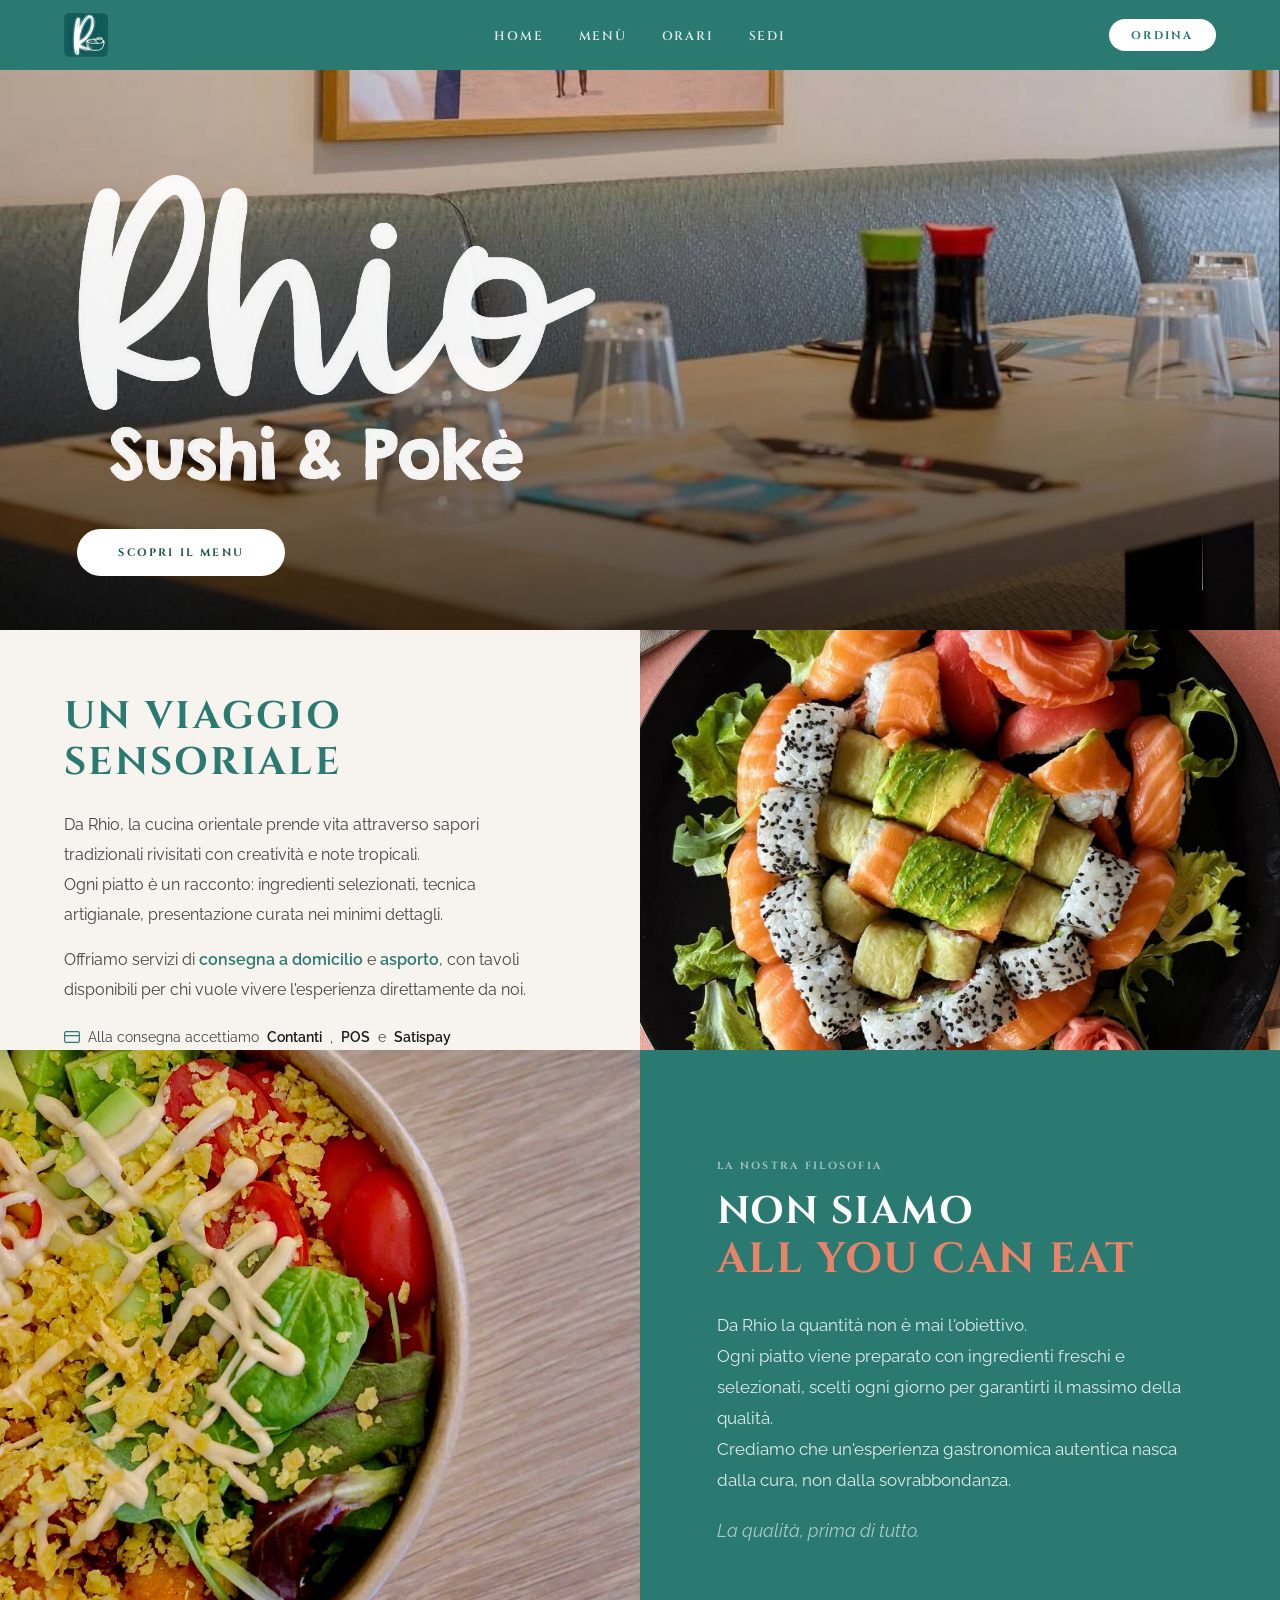
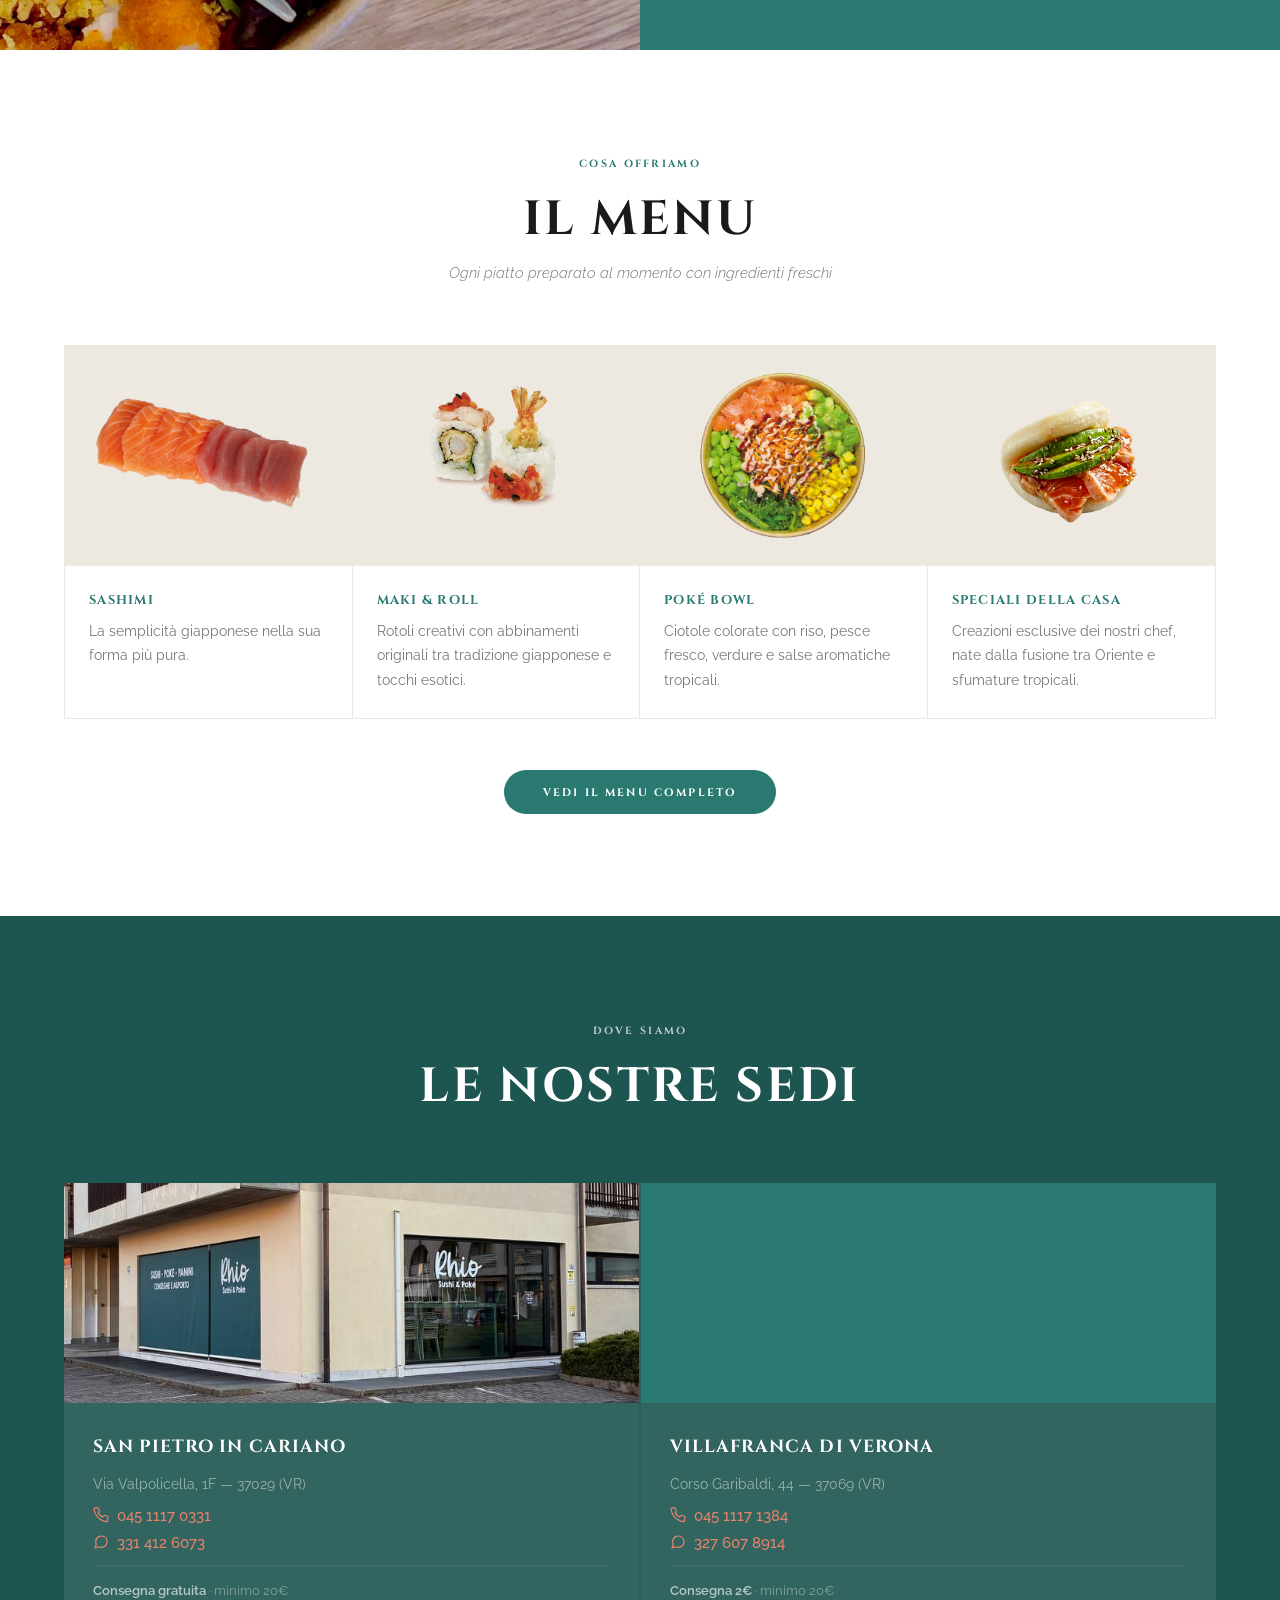
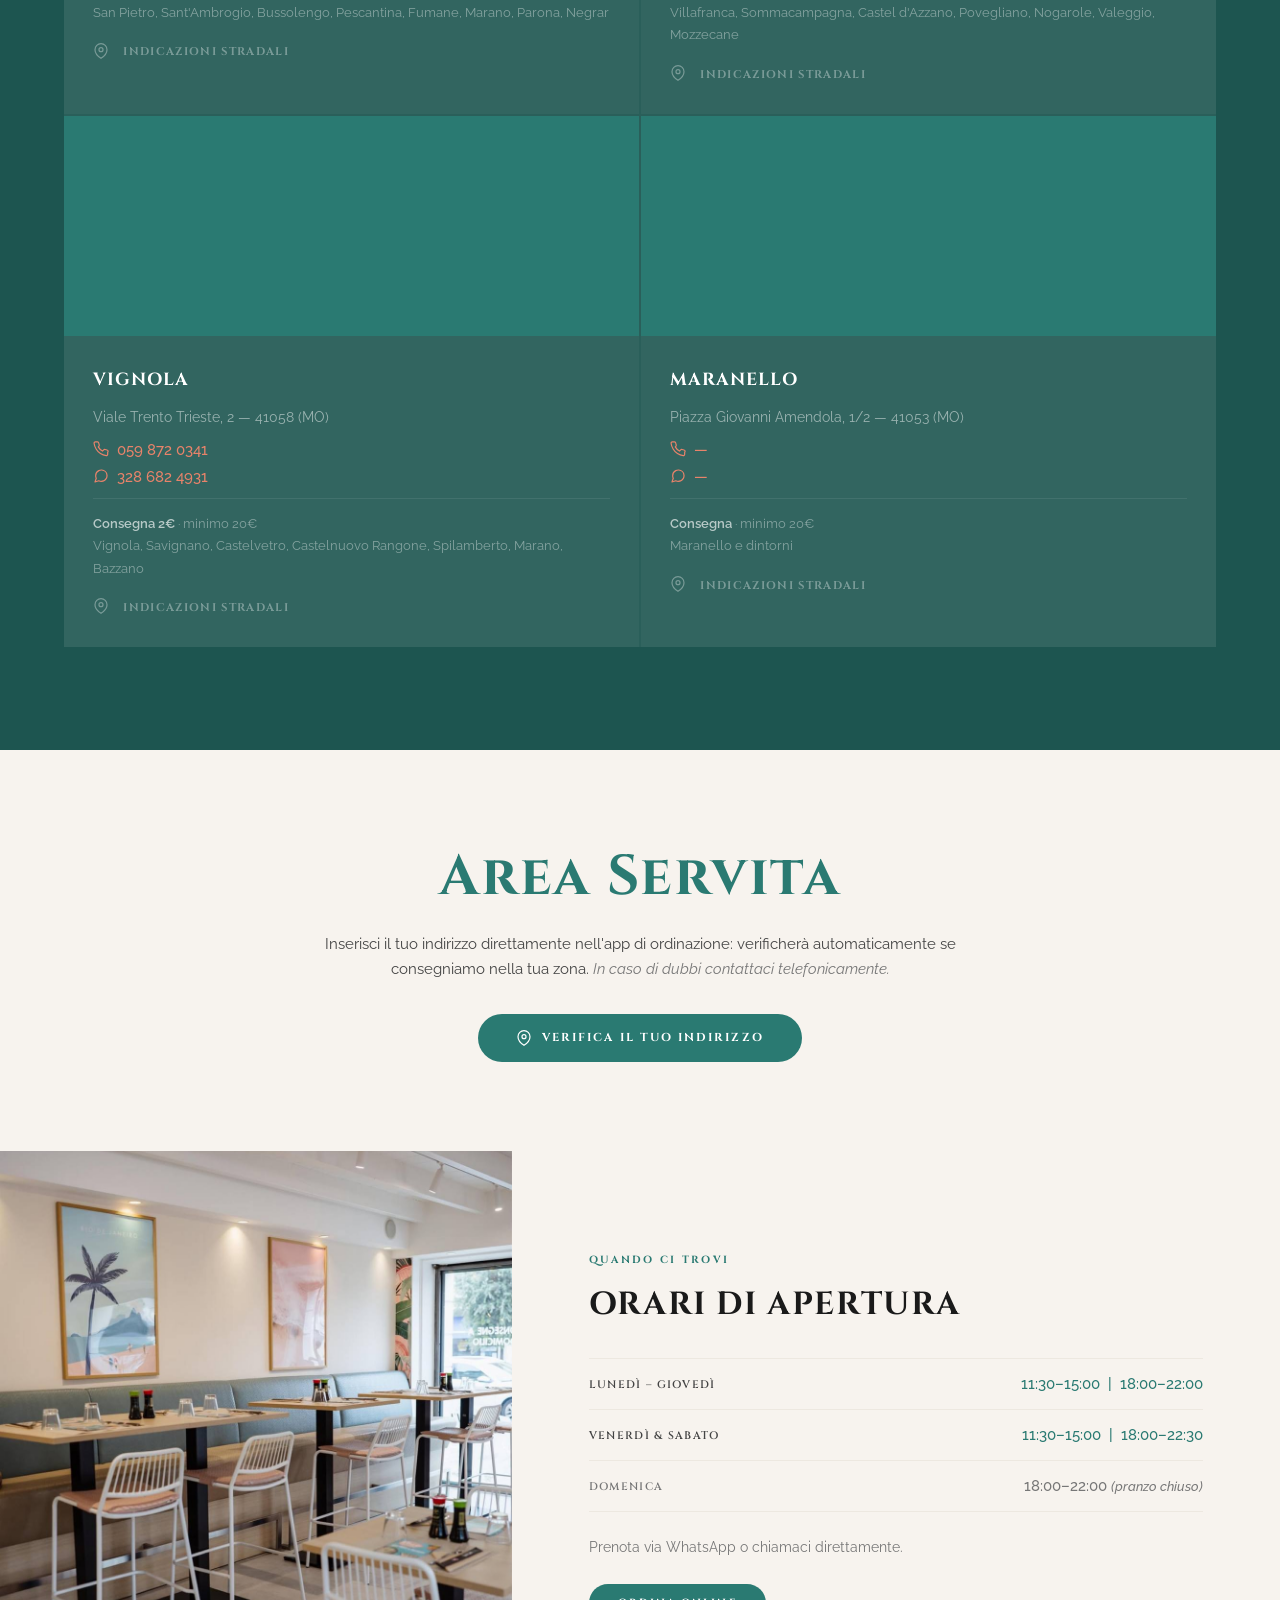
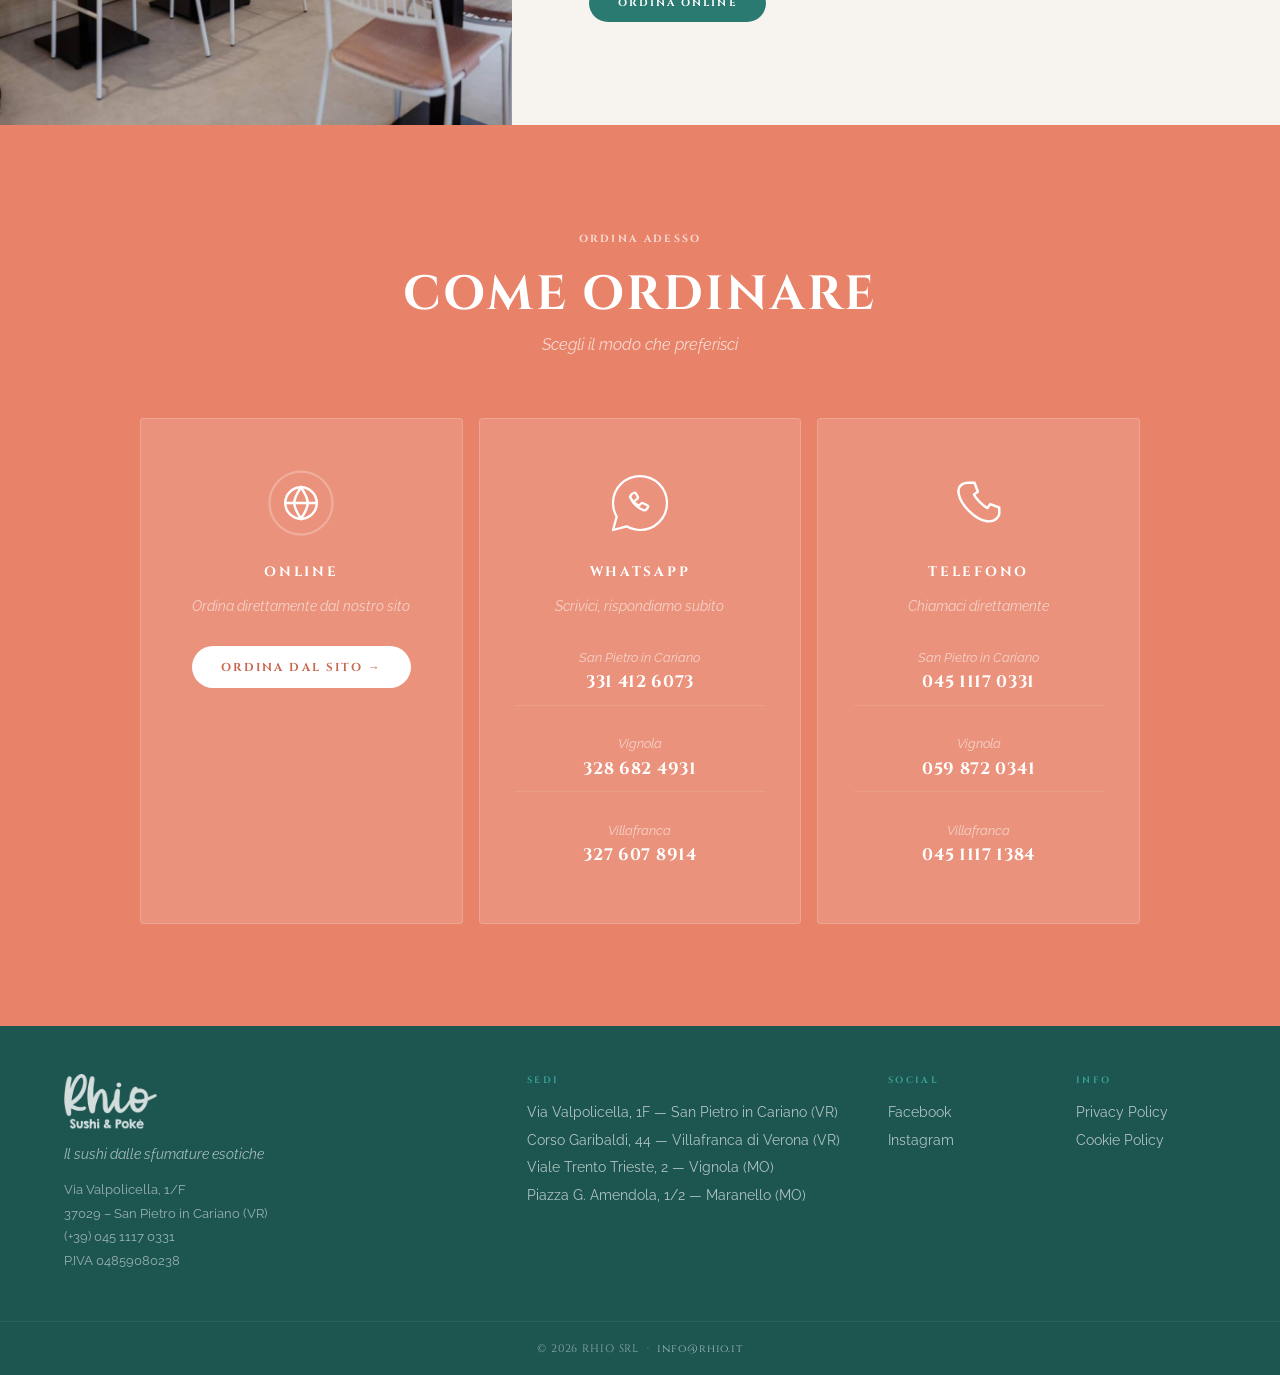
==== index.html @ d070c946 "Prima versione sito Rhio" ====
<!DOCTYPE html>
<html lang="it">
<head>
  <meta charset="UTF-8" />
  <meta name="viewport" content="width=device-width, initial-scale=1.0, viewport-fit=cover" />
  <meta name="theme-color" content="#2a7a72" />
  <meta name="apple-mobile-web-app-capable" content="yes" />
  <meta name="apple-mobile-web-app-status-bar-style" content="black-translucent" />
  <meta name="apple-mobile-web-app-title" content="Rhio" />
  <link rel="apple-touch-icon" href="assets/icona.png" />
  <title>Rhio Sushi &amp; Poké</title>
  <meta name="description" content="Rhio Sushi &amp; Poke — Il sushi dalle sfumature esotiche. Consegna a domicilio e asporto. San Pietro in Cariano, Vignola, Villafranca di Verona." />
  <meta property="og:title" content="Rhio Sushi &amp; Poké" />
  <meta property="og:description" content="Il sushi dalle sfumature esotiche — Non siamo all you can eat." />
  <meta property="og:type" content="website" />
  <link rel="icon" href="favicon.ico" type="image/x-icon" />
  <link rel="preconnect" href="https://fonts.googleapis.com" />
  <link rel="preconnect" href="https://fonts.gstatic.com" crossorigin />
  <link href="https://fonts.googleapis.com/css2?family=Cinzel:wght@400;600;700;900&family=Raleway:ital,wght@0,300;0,400;0,500;0,600;1,300;1,400&display=swap" rel="stylesheet" />
  <link rel="stylesheet" href="style.css" />
</head>
<body>

  <!-- ══ NAVBAR ══════════════════════════════════════════════ -->
  <nav class="nav" id="nav">
    <button class="nav__hamburger" id="hamburger" aria-label="Menu">
      <span></span><span></span><span></span>
    </button>

    <a href="#" class="nav__logo">
      <img src="assets/icona.png" alt="Rhio" class="nav__logo-img" />
    </a>

    <ul class="nav__links">
      <li><a href="#hero">Home</a></li>
      <li><a href="#menu-section">Menù</a></li>
      <li><a href="#orari">Orari</a></li>
      <li><a href="#sedi">Sedi</a></li>
    </ul>

    <a href="#contatti" class="nav__order">ORDINA</a>

    <!-- mobile overlay -->
    <div class="nav__overlay" id="navOverlay"></div>
    <ul class="nav__menu" id="navMenu">
      <li><a href="#hero">Home</a></li>
      <li><a href="#menu-section">Menù</a></li>
      <li><a href="#orari">Orari</a></li>
      <li><a href="#sedi">Sedi</a></li>
      <li><a href="#contatti" class="nav__menu-cta">Ordina</a></li>
    </ul>
  </nav>

  <!-- ══ HERO ════════════════════════════════════════════════ -->
  <section class="hero" id="hero">
    <div class="hero__media">
      <img src="assets/quadro.png" alt="Rhio Sushi &amp; Poké" class="hero__img" id="heroImg" />
    </div>
    <div class="hero__content">
      <img src="assets/logo.png" alt="Rhio Sushi &amp; Poké" class="hero__logo" />
      <a href="https://rhio.web2.yellgo.cloud" target="_blank" class="hero__btn">Scopri il menu</a>
    </div>
    <div class="hero__scroll-hint">
      <span class="hero__scroll-line"></span>
    </div>
  </section>

  <!-- ══ INTRO ════════════════════════════════════════════════ -->
  <section class="intro" id="intro">
    <div class="intro__text fade-up">
      <h2 class="intro__title">Un viaggio sensoriale</h2>
      <p class="intro__body">
        Da Rhio, la cucina orientale prende vita attraverso sapori tradizionali rivisitati con creatività 
        e note tropicali. <br>Ogni piatto è un racconto: ingredienti selezionati, tecnica artigianale, 
        presentazione curata nei minimi dettagli.
      </p>
      <p class="intro__body">
        Offriamo servizi di <strong>consegna a domicilio</strong> e <strong>asporto</strong>, 
        con tavoli disponibili per chi vuole vivere l'esperienza direttamente da noi.
      </p>
      <p class="intro__payment">
        <svg viewBox="0 0 24 24" fill="none" stroke="currentColor" stroke-width="1.8" stroke-linecap="round" stroke-linejoin="round"><rect x="1" y="4" width="22" height="16" rx="2"/><line x1="1" y1="10" x2="23" y2="10"/></svg>
        Alla consegna accettiamo <strong>Contanti</strong>, <strong>POS</strong> e <strong>Satispay</strong>
      </p>
    </div>
    <div class="intro__media fade-up">
      <img src="assets/box.png" alt="Rhio box" />
    </div>
  </section>

  <!-- ══ FILOSOFIA (non AYCE) ════════════════════════════════ -->
  <section class="filosofia" id="filosofia">
    <div class="filosofia__media">
      <img src="assets/qualita.png" alt="La nostra filosofia" />
    </div>
    <div class="filosofia__content fade-up">
      <p class="tag">La nostra filosofia</p>
      <h2 class="filosofia__title">Non siamo<br><strong>all you can eat</strong></h2>
      <p class="filosofia__body">
        Da Rhio la quantità non è mai l'obiettivo.
        <br>Ogni piatto viene preparato con ingredienti 
        freschi e selezionati, scelti ogni giorno per garantirti il massimo della qualità. 
        <br>Crediamo che un'esperienza gastronomica autentica nasca dalla cura, non dalla 
        sovrabbondanza.
      </p>
      <p class="filosofia__claim">La qualità, prima di tutto.</p>
    </div>
  </section>

  <!-- ══ MENU ═════════════════════════════════════════════════ -->
  <section class="menu-section" id="menu-section">
    <div class="menu-section__header fade-up">
      <p class="tag">Cosa offriamo</p>
      <h2 class="menu-section__title">IL MENU</h2>
      <p class="menu-section__sub">Ogni piatto preparato al momento con ingredienti freschi</p>
    </div>

    <div class="menu-grid">
      <div class="menu-item fade-up">
        <div class="menu-item__img">
          <img src="assets/sashimi.png" alt="Nigiri e Sashimi" />
        </div>
        <div class="menu-item__body">
          <h3>Sashimi</h3>
          <p>La semplicità giapponese nella sua forma più pura.</p>
        </div>
      </div>
      <div class="menu-item fade-up">
        <div class="menu-item__img">
          <img src="assets/rolls.png" alt="Maki e Roll" />
        </div>
        <div class="menu-item__body">
          <h3>Maki &amp; Roll</h3>
          <p>Rotoli creativi con abbinamenti originali tra tradizione giapponese e tocchi esotici.</p>
        </div>
      </div>
      <div class="menu-item fade-up">
        <div class="menu-item__img">
          <img src="assets/poke.png" alt="Poke Bowl" />
        </div>
        <div class="menu-item__body">
          <h3>Poké Bowl</h3>
          <p>Ciotole colorate con riso, pesce fresco, verdure e salse aromatiche tropicali.</p>
        </div>
      </div>
      <div class="menu-item fade-up">
        <div class="menu-item__img">
          <img src="assets/speciale.png" alt="Speciali della casa" />
        </div>
        <div class="menu-item__body">
          <h3>Speciali della casa</h3>
          <p>Creazioni esclusive dei nostri chef, nate dalla fusione tra Oriente e sfumature tropicali.</p>
        </div>
      </div>
    </div>

    <div class="menu-section__cta fade-up">
      <a href="https://rhio.web2.yellgo.cloud" target="_blank" class="btn-teal">Vedi il menu completo</a>
    </div>
  </section>

  <!-- ══ SEDI ══════════════════════════════════════════════════ -->
  <section class="sedi" id="sedi">
    <div class="sedi__header fade-up">
      <p class="tag tag--light">Dove siamo</p>
      <h2 class="sedi__title">LE NOSTRE SEDI</h2>
    </div>

    <div class="sedi__grid">

      <div class="sede-card fade-up">
        <div class="sede-card__img">
          <img src="assets/sede-sanpietro.jpg" alt="San Pietro in Cariano" />
        </div>
        <div class="sede-card__body">
          <h3 class="sede-card__city">San Pietro in Cariano</h3>
          <address>Via Valpolicella, 1F — 37029 (VR)</address>
          <div class="sede-card__contacts">
            <a href="tel:04511170331">
              <svg class="sede-icon" viewBox="0 0 24 24" fill="none" stroke="currentColor" stroke-width="1.8" stroke-linecap="round" stroke-linejoin="round"><path d="M22 16.92v3a2 2 0 0 1-2.18 2 19.79 19.79 0 0 1-8.63-3.07A19.5 19.5 0 0 1 4.69 12 19.79 19.79 0 0 1 1.61 3.4 2 2 0 0 1 3.6 1.22h3a2 2 0 0 1 2 1.72c.127.96.361 1.903.7 2.81a2 2 0 0 1-.45 2.11L7.91 8.8a16 16 0 0 0 6.29 6.29l1.87-1.87a2 2 0 0 1 2.11-.45c.907.339 1.85.573 2.81.7A2 2 0 0 1 22 16.92z"/></svg>
              045 1117 0331
            </a>
            <a href="https://wa.me/3314126073">
              <svg class="sede-icon" viewBox="0 0 24 24" fill="none" stroke="currentColor" stroke-width="1.8" stroke-linecap="round" stroke-linejoin="round"><path d="M21 11.5a8.38 8.38 0 0 1-.9 3.8 8.5 8.5 0 0 1-7.6 4.7 8.38 8.38 0 0 1-3.8-.9L3 21l1.9-5.7a8.38 8.38 0 0 1-.9-3.8 8.5 8.5 0 0 1 4.7-7.6 8.38 8.38 0 0 1 3.8-.9h.5a8.48 8.48 0 0 1 8 8v.5z"/></svg>
              331 412 6073
            </a>
          </div>
          <div class="sede-card__delivery">
            <strong>Consegna gratuita</strong> · minimo 20€<br />
            <span>San Pietro, Sant'Ambrogio, Bussolengo, Pescantina, Fumane, Marano, Parona, Negrar</span>
          </div>
          <a href="https://www.google.com/maps?q=Via+Valpolicella+1F+San+Pietro+in+Cariano" target="_blank" class="sede-card__map">
            <svg class="sede-icon" viewBox="0 0 24 24" fill="none" stroke="currentColor" stroke-width="1.8" stroke-linecap="round" stroke-linejoin="round"><path d="M21 10c0 7-9 13-9 13s-9-6-9-13a9 9 0 0 1 18 0z"/><circle cx="12" cy="10" r="3"/></svg>
            Indicazioni stradali
          </a>
        </div>
      </div>

      <div class="sede-card fade-up">
        <div class="sede-card__img">
          <img src="assets/sede-villafranca.jpg" alt="Villafranca di Verona" />
        </div>
        <div class="sede-card__body">
          <h3 class="sede-card__city">Villafranca di Verona</h3>
          <address>Corso Garibaldi, 44 — 37069 (VR)</address>
          <div class="sede-card__contacts">
            <a href="tel:04511171384">
              <svg class="sede-icon" viewBox="0 0 24 24" fill="none" stroke="currentColor" stroke-width="1.8" stroke-linecap="round" stroke-linejoin="round"><path d="M22 16.92v3a2 2 0 0 1-2.18 2 19.79 19.79 0 0 1-8.63-3.07A19.5 19.5 0 0 1 4.69 12 19.79 19.79 0 0 1 1.61 3.4 2 2 0 0 1 3.6 1.22h3a2 2 0 0 1 2 1.72c.127.96.361 1.903.7 2.81a2 2 0 0 1-.45 2.11L7.91 8.8a16 16 0 0 0 6.29 6.29l1.87-1.87a2 2 0 0 1 2.11-.45c.907.339 1.85.573 2.81.7A2 2 0 0 1 22 16.92z"/></svg>
              045 1117 1384
            </a>
            <a href="https://wa.me/3276078914">
              <svg class="sede-icon" viewBox="0 0 24 24" fill="none" stroke="currentColor" stroke-width="1.8" stroke-linecap="round" stroke-linejoin="round"><path d="M21 11.5a8.38 8.38 0 0 1-.9 3.8 8.5 8.5 0 0 1-7.6 4.7 8.38 8.38 0 0 1-3.8-.9L3 21l1.9-5.7a8.38 8.38 0 0 1-.9-3.8 8.5 8.5 0 0 1 4.7-7.6 8.38 8.38 0 0 1 3.8-.9h.5a8.48 8.48 0 0 1 8 8v.5z"/></svg>
              327 607 8914
            </a>
          </div>
          <div class="sede-card__delivery">
            <strong>Consegna 2€</strong> · minimo 20€<br />
            <span>Villafranca, Sommacampagna, Castel d'Azzano, Povegliano, Nogarole, Valeggio, Mozzecane</span>
          </div>
          <a href="https://www.google.com/maps?q=Corso+Garibaldi+44+Villafranca+di+Verona" target="_blank" class="sede-card__map">
            <svg class="sede-icon" viewBox="0 0 24 24" fill="none" stroke="currentColor" stroke-width="1.8" stroke-linecap="round" stroke-linejoin="round"><path d="M21 10c0 7-9 13-9 13s-9-6-9-13a9 9 0 0 1 18 0z"/><circle cx="12" cy="10" r="3"/></svg>
            Indicazioni stradali
          </a>
        </div>
      </div>

      <div class="sede-card fade-up">
        <div class="sede-card__img">
          <img src="assets/sede-vignola.jpg" alt="Vignola" />
        </div>
        <div class="sede-card__body">
          <h3 class="sede-card__city">Vignola</h3>
          <address>Viale Trento Trieste, 2 — 41058 (MO)</address>
          <div class="sede-card__contacts">
            <a href="tel:0598720341">
              <svg class="sede-icon" viewBox="0 0 24 24" fill="none" stroke="currentColor" stroke-width="1.8" stroke-linecap="round" stroke-linejoin="round"><path d="M22 16.92v3a2 2 0 0 1-2.18 2 19.79 19.79 0 0 1-8.63-3.07A19.5 19.5 0 0 1 4.69 12 19.79 19.79 0 0 1 1.61 3.4 2 2 0 0 1 3.6 1.22h3a2 2 0 0 1 2 1.72c.127.96.361 1.903.7 2.81a2 2 0 0 1-.45 2.11L7.91 8.8a16 16 0 0 0 6.29 6.29l1.87-1.87a2 2 0 0 1 2.11-.45c.907.339 1.85.573 2.81.7A2 2 0 0 1 22 16.92z"/></svg>
              059 872 0341
            </a>
            <a href="https://wa.me/3286824931">
              <svg class="sede-icon" viewBox="0 0 24 24" fill="none" stroke="currentColor" stroke-width="1.8" stroke-linecap="round" stroke-linejoin="round"><path d="M21 11.5a8.38 8.38 0 0 1-.9 3.8 8.5 8.5 0 0 1-7.6 4.7 8.38 8.38 0 0 1-3.8-.9L3 21l1.9-5.7a8.38 8.38 0 0 1-.9-3.8 8.5 8.5 0 0 1 4.7-7.6 8.38 8.38 0 0 1 3.8-.9h.5a8.48 8.48 0 0 1 8 8v.5z"/></svg>
              328 682 4931
            </a>
          </div>
          <div class="sede-card__delivery">
            <strong>Consegna 2€</strong> · minimo 20€<br />
            <span>Vignola, Savignano, Castelvetro, Castelnuovo Rangone, Spilamberto, Marano, Bazzano</span>
          </div>
          <a href="https://www.google.com/maps?q=Viale+Trento+Trieste+2+Vignola" target="_blank" class="sede-card__map">
            <svg class="sede-icon" viewBox="0 0 24 24" fill="none" stroke="currentColor" stroke-width="1.8" stroke-linecap="round" stroke-linejoin="round"><path d="M21 10c0 7-9 13-9 13s-9-6-9-13a9 9 0 0 1 18 0z"/><circle cx="12" cy="10" r="3"/></svg>
            Indicazioni stradali
          </a>
        </div>
      </div>

      <div class="sede-card fade-up">
        <div class="sede-card__img">
          <img src="assets/sede-maranello.jpg" alt="Maranello" />
        </div>
        <div class="sede-card__body">
          <h3 class="sede-card__city">Maranello</h3>
          <address>Piazza Giovanni Amendola, 1/2 — 41053 (MO)</address>
          <div class="sede-card__contacts">
            <a href="tel:">
              <svg class="sede-icon" viewBox="0 0 24 24" fill="none" stroke="currentColor" stroke-width="1.8" stroke-linecap="round" stroke-linejoin="round"><path d="M22 16.92v3a2 2 0 0 1-2.18 2 19.79 19.79 0 0 1-8.63-3.07A19.5 19.5 0 0 1 4.69 12 19.79 19.79 0 0 1 1.61 3.4 2 2 0 0 1 3.6 1.22h3a2 2 0 0 1 2 1.72c.127.96.361 1.903.7 2.81a2 2 0 0 1-.45 2.11L7.91 8.8a16 16 0 0 0 6.29 6.29l1.87-1.87a2 2 0 0 1 2.11-.45c.907.339 1.85.573 2.81.7A2 2 0 0 1 22 16.92z"/></svg>
              —
            </a>
            <a href="https://wa.me/">
              <svg class="sede-icon" viewBox="0 0 24 24" fill="none" stroke="currentColor" stroke-width="1.8" stroke-linecap="round" stroke-linejoin="round"><path d="M21 11.5a8.38 8.38 0 0 1-.9 3.8 8.5 8.5 0 0 1-7.6 4.7 8.38 8.38 0 0 1-3.8-.9L3 21l1.9-5.7a8.38 8.38 0 0 1-.9-3.8 8.5 8.5 0 0 1 4.7-7.6 8.38 8.38 0 0 1 3.8-.9h.5a8.48 8.48 0 0 1 8 8v.5z"/></svg>
              —
            </a>
          </div>
          <div class="sede-card__delivery">
            <strong>Consegna</strong> · minimo 20€<br />
            <span>Maranello e dintorni</span>
          </div>
          <a href="https://www.google.com/maps?q=Piazza+Giovanni+Amendola+1+Maranello" target="_blank" class="sede-card__map">
            <svg class="sede-icon" viewBox="0 0 24 24" fill="none" stroke="currentColor" stroke-width="1.8" stroke-linecap="round" stroke-linejoin="round"><path d="M21 10c0 7-9 13-9 13s-9-6-9-13a9 9 0 0 1 18 0z"/><circle cx="12" cy="10" r="3"/></svg>
            Indicazioni stradali
          </a>
        </div>
      </div>

    </div>
  </section>

  <!-- ══ AREA SERVITA ══════════════════════════════════════════ -->
  <section class="area-servita" id="area-servita">
    <div class="area-servita__inner fade-up">
      <h2 class="area-servita__title">Area Servita</h2>
      <p class="area-servita__sub">
        Inserisci il tuo indirizzo direttamente nell'app di ordinazione:
        verificherà automaticamente se consegniamo nella tua zona.
        <em>In caso di dubbi contattaci telefonicamente.</em>
      </p>
      <a href="https://rhio.web2.yellgo.cloud" target="_blank" class="area-servita__btn">
        <svg viewBox="0 0 24 24" fill="none" stroke="currentColor" stroke-width="1.8" stroke-linecap="round" stroke-linejoin="round"><path d="M21 10c0 7-9 13-9 13s-9-6-9-13a9 9 0 0 1 18 0z"/><circle cx="12" cy="10" r="3"/></svg>
        Verifica il tuo indirizzo
      </a>
    </div>
  </section>

  <!-- ══ ORARI ═════════════════════════════════════════════════ -->
  <section class="orari" id="orari">
    <div class="orari__media">
      <img src="assets/sala.png" alt="Rhio sala" />
    </div>
    <div class="orari__content fade-up">
      <p class="tag">Quando ci trovi</p>
      <h2 class="orari__title">ORARI DI APERTURA</h2>
      <ul class="orari__list">
        <li>
          <span class="orari__day">Lunedì – Giovedì</span>
          <span class="orari__time">11:30–15:00 &nbsp;|&nbsp; 18:00–22:00</span>
        </li>
        <li>
          <span class="orari__day">Venerdì &amp; Sabato</span>
          <span class="orari__time">11:30–15:00 &nbsp;|&nbsp; 18:00–22:30</span>
        </li>
        <li class="orari__note">
          <span class="orari__day">Domenica</span>
          <span class="orari__time">18:00–22:00 <em>(pranzo chiuso)</em></span>
        </li>
      </ul>
      <p class="orari__prenotazione">
        Prenota via WhatsApp o chiamaci direttamente.
      </p>
      <a href="https://rhio.web2.yellgo.cloud" target="_blank" class="orari__btn">Ordina online</a>
    </div>
  </section>

  <!-- ══ CONTATTI / ORDER CTA ══════════════════════════════════ -->
  <section class="contatti" id="contatti">
    <div class="contatti__header fade-up">
      <p class="tag tag--light">Ordina adesso</p>
      <h2 class="contatti__title">COME ORDINARE</h2>
      <p class="contatti__sub">Scegli il modo che preferisci</p>
    </div>

    <div class="contatti__grid">

      <div class="contatti__way contatti__way--centered fade-up">
        <div class="contatti__way-icon">
          <!-- Cursore / ordine online -->
          <svg viewBox="0 0 64 64" fill="none" xmlns="http://www.w3.org/2000/svg">
            <circle cx="32" cy="32" r="28" stroke="rgba(255,255,255,0.25)" stroke-width="2"/>
            <path d="M18 32 C18 24.27 24.27 18 32 18 C39.73 18 46 24.27 46 32 C46 39.73 39.73 46 32 46 C24.27 46 18 39.73 18 32Z" stroke="white" stroke-width="2.2" fill="none"/>
            <path d="M18 32 H46 M32 18 C28 24 26 28 26 32 C26 36 28 40 32 46 C36 40 38 36 38 32 C38 28 36 24 32 18Z" stroke="white" stroke-width="2.2" fill="none" stroke-linecap="round"/>
          </svg>
        </div>
        <h3>Online</h3>
        <p class="contatti__way-desc">Ordina direttamente dal nostro sito</p>
        <a href="https://rhio.web2.yellgo.cloud" target="_blank" class="contatti__btn">Ordina dal sito →</a>
      </div>

      <div class="contatti__way fade-up">
        <div class="contatti__way-icon">
          <!-- WhatsApp minimal outline -->
          <svg viewBox="0 0 64 64" fill="none" xmlns="http://www.w3.org/2000/svg">
            <path d="M32 8C18.745 8 8 18.745 8 32c0 4.42 1.21 8.56 3.32 12.1L8 56l12.24-3.28A23.9 23.9 0 0 0 32 56c13.255 0 24-10.745 24-24S45.255 8 32 8z" stroke="white" stroke-width="2" fill="none" stroke-linejoin="round"/>
            <path d="M23 26.5c0 0 1.5 2.5 3.5 4.5s4.5 3.5 4.5 3.5l2-2c.5-.5 1.2-.6 1.8-.3l4 2c.6.3.7 1.1.3 1.6l-1.5 2c-.5.7-1.4 1-2.2.7C30 36.9 24 31 23.5 26.2c-.1-.8.3-1.6 1-2l2-1.2c.6-.4 1.4-.2 1.8.4l1.8 3.1c.3.5.2 1.2-.3 1.6L28 29.5" stroke="white" stroke-width="2" stroke-linecap="round" stroke-linejoin="round"/>
          </svg>
        </div>
        <h3>WhatsApp</h3>
        <p class="contatti__way-desc">Scrivici, rispondiamo subito</p>
        <div class="contatti__links">
          <a href="https://wa.me/3314126073">
            <span class="contatti__city">San Pietro in Cariano</span>
            <strong>331 412 6073</strong>
          </a>
          <a href="https://wa.me/3286824931">
            <span class="contatti__city">Vignola</span>
            <strong>328 682 4931</strong>
          </a>
          <a href="https://wa.me/3276078914">
            <span class="contatti__city">Villafranca</span>
            <strong>327 607 8914</strong>
          </a>
        </div>
      </div>

      <div class="contatti__way fade-up">
        <div class="contatti__way-icon">
          <!-- Telefono -->
          <svg viewBox="0 0 64 64" fill="none" xmlns="http://www.w3.org/2000/svg">
            <path d="M22 14H28L31 22L27.5 24.5C29.5 28.5 35.5 34.5 39.5 36.5L42 33L50 36V42C50 42 48 50 38 48C28 46 16 34 14 24C12 14 22 14 22 14Z" stroke="white" stroke-width="2.2" fill="none" stroke-linejoin="round" stroke-linecap="round"/>
          </svg>
        </div>
        <h3>Telefono</h3>
        <p class="contatti__way-desc">Chiamaci direttamente</p>
        <div class="contatti__links">
          <a href="tel:04511170331">
            <span class="contatti__city">San Pietro in Cariano</span>
            <strong>045 1117 0331</strong>
          </a>
          <a href="tel:0598720341">
            <span class="contatti__city">Vignola</span>
            <strong>059 872 0341</strong>
          </a>
          <a href="tel:04511171384">
            <span class="contatti__city">Villafranca</span>
            <strong>045 1117 1384</strong>
          </a>
        </div>
      </div>

    </div>
  </section>

  <!-- ══ FOOTER ════════════════════════════════════════════════ -->
  <footer class="footer">
    <div class="footer__inner">
      <div class="footer__brand">
        <img src="assets/logo.png" alt="Rhio Sushi &amp; Poké" class="footer__logo-img" />
        <p class="footer__claim">Il sushi dalle sfumature esotiche</p>
        <address class="footer__legal">
          Via Valpolicella, 1/F<br />
          37029 &ndash; San Pietro in Cariano (VR)<br />
          (+39) 045 1117 0331<br />
          P.IVA 04859080238
        </address>
      </div>

      <div class="footer__cols">
        <div>
          <p class="footer__col-title">Sedi</p>
          <ul>
            <li>Via Valpolicella, 1F — San Pietro in Cariano (VR)</li>
            <li>Corso Garibaldi, 44 — Villafranca di Verona (VR)</li>
            <li>Viale Trento Trieste, 2 — Vignola (MO)</li>
            <li>Piazza G. Amendola, 1/2 — Maranello (MO)</li>
          </ul>
        </div>
        <div>
          <p class="footer__col-title">Social</p>
          <ul>
            <li><a href="https://www.facebook.com/rhio.sushipoke" target="_blank">Facebook</a></li>
            <li><a href="https://www.instagram.com/rhio.sushi/" target="_blank">Instagram</a></li>
          </ul>
        </div>
        <div>
          <p class="footer__col-title">Info</p>
          <ul>
            <li><a href="privacy.html">Privacy Policy</a></li>
            <li><a href="cookie-policy.html">Cookie Policy</a></li>
          </ul>
        </div>
      </div>
    </div>
    <div class="footer__bottom">
      <p>&copy; 2026 RHIO SRL &nbsp;&middot;&nbsp; <a href="mailto:info@rhio.it">info@rhio.it</a></p>
    </div>
  </footer>

  <script src="script.js"></script>
</body>
</html>
---- style.css ----
/* ============================================================
   RHIO SUSHI & POKE — SushiMood-inspired Layout
   ============================================================ */

/* ── Reset & Base ─────────────────────────────────────────── */
*, *::before, *::after { box-sizing: border-box; margin: 0; padding: 0; }

:root {
  --teal:        #2a7a72;
  --teal-dark:   #1d5550;
  --teal-light:  #3a9e94;
  --coral:       #e8836a;
  --coral-dark:  #c86850;
  --white:       #ffffff;
  --off-white:   #f7f3ee;
  --beige:       #ede8e0;
  --dark:        #1a1a1a;
  --mid:         #444444;
  --light-text:  #777777;

  --font-title: 'Cinzel', 'Trajan Pro', Georgia, serif;
  --font-body:  'Raleway', 'Gill Sans', sans-serif;

  --nav-h: 70px;
  --ease: cubic-bezier(0.25, 0.46, 0.45, 0.94);
}

html { scroll-behavior: smooth; font-size: 16px; }

body {
  font-family: var(--font-body);
  color: var(--dark);
  background: var(--white);
  overflow-x: hidden;
}

img { display: block; width: 100%; height: 100%; object-fit: cover; }
a { color: inherit; text-decoration: none; }
ul { list-style: none; }
address { font-style: normal; }

/* ── Shared helpers ───────────────────────────────────────── */
.tag {
  display: inline-block;
  font-family: var(--font-title);
  font-size: 0.65rem;
  font-weight: 700;
  letter-spacing: 0.22em;
  text-transform: uppercase;
  color: var(--teal);
  margin-bottom: 1rem;
}
.tag--light { color: rgba(255,255,255,0.7); }

.btn-teal {
  display: inline-block;
  font-family: var(--font-title);
  font-size: 0.68rem;
  font-weight: 700;
  letter-spacing: 0.2em;
  text-transform: uppercase;
  padding: 0.9rem 2.4rem;
  background: var(--teal);
  color: #fff;
  border-radius: 50px;
  transition: background 0.3s var(--ease), transform 0.3s var(--ease);
}
.btn-teal:hover {
  background: var(--teal-light);
  transform: translateY(-2px);
}

/* ── Fade-up animation ────────────────────────────────────── */
.fade-up {
  opacity: 0;
  transform: translateY(32px);
  transition: opacity 0.7s var(--ease), transform 0.7s var(--ease);
}
.fade-up.visible { opacity: 1; transform: translateY(0); }

/* ══════════════════════════════════════════════════════════
   NAV
══════════════════════════════════════════════════════════ */
.nav {
  position: fixed;
  top: 0; left: 0; right: 0;
  height: var(--nav-h);
  z-index: 100;
  display: flex;
  align-items: center;
  justify-content: space-between;
  padding: 0 5vw;
  background: var(--teal);
  transition: background 0.3s var(--ease);
}

.nav__logo {
  display: flex;
  align-items: center;
  z-index: 101;
}

.nav__logo-img {
  height: 44px;
  width: auto;
  display: block;
  object-fit: contain;
}

.nav__order {
  font-family: var(--font-title);
  font-size: 0.7rem;
  font-weight: 700;
  letter-spacing: 0.2em;
  text-transform: uppercase;
  color: var(--teal);
  background: #fff;
  padding: 0.55rem 1.4rem;
  border-radius: 50px;
  transition: background 0.25s, color 0.25s;
  z-index: 101;
}
.nav__order:hover { background: var(--beige); }

.nav__hamburger {
  display: none;
  flex-direction: column;
  gap: 5px;
  background: none;
  border: none;
  cursor: pointer;
  padding: 6px;
  z-index: 101;
  order: 2;
}
.nav__hamburger span {
  display: block;
  width: 24px;
  height: 2px;
  background: #fff;
  transition: all 0.3s var(--ease);
}
.nav__hamburger.active span:nth-child(1) { transform: rotate(45deg) translate(4px, 5px); }
.nav__hamburger.active span:nth-child(2) { opacity: 0; }
.nav__hamburger.active span:nth-child(3) { transform: rotate(-45deg) translate(4px, -5px); }

/* ── Desktop nav links ───────────────────────────────────── */
.nav__links {
  display: flex;
  align-items: center;
  gap: 2.2rem;
  list-style: none;
  position: absolute;
  left: 50%;
  transform: translateX(-50%);
}

.nav__links a {
  font-family: var(--font-title);
  font-size: 0.78rem;
  font-weight: 600;
  letter-spacing: 0.14em;
  text-transform: uppercase;
  color: rgba(255,255,255,0.85);
  transition: color 0.2s;
  white-space: nowrap;
}
.nav__links a:hover { color: #fff; }

/* desktop menu hidden in nav — links only in mobile drawer */
.nav__menu {
  display: none;
}

.nav__overlay {
  display: none;
  position: fixed;
  inset: 0;
  background: rgba(0,0,0,0.5);
  z-index: 99;
  opacity: 0;
  transition: opacity 0.3s;
}
.nav__overlay.open { display: block; opacity: 1; }

/* Mobile drawer */
@media (max-width: 900px) {
  .nav__hamburger { display: flex; }
  .nav__links     { display: none; }
  .nav__order { font-size: 0.6rem; padding: 0.45rem 1rem; }

  .nav__menu {
    display: flex;
    flex-direction: column;
    position: fixed;
    top: 0; right: 0; bottom: 0;
    width: min(320px, 85vw);
    background: var(--teal-dark);
    padding: calc(var(--nav-h) + 2rem) 2.5rem 2.5rem;
    gap: 0;
    transform: translateX(100%);
    transition: transform 0.35s var(--ease);
    z-index: 100;
  }
  .nav__menu.open { transform: translateX(0); }

  .nav__menu li a {
    display: block;
    font-family: var(--font-title);
    font-size: 0.8rem;
    font-weight: 600;
    letter-spacing: 0.15em;
    text-transform: uppercase;
    color: rgba(255,255,255,0.8);
    padding: 1rem 0;
    border-bottom: 1px solid rgba(255,255,255,0.08);
    transition: color 0.2s;
  }
  .nav__menu li a:hover { color: #fff; }

  .nav__menu li:last-child a,
  .nav__menu-cta {
    display: inline-block;
    margin-top: 1.5rem;
    background: var(--coral);
    color: #fff !important;
    padding: 0.85rem 2rem !important;
    border-radius: 50px;
    border-bottom: none !important;
    text-align: center;
    width: 100%;
  }
  .nav__menu li:last-child a:hover,
  .nav__menu-cta:hover { background: var(--coral-dark) !important; }
}

/* ══════════════════════════════════════════════════════════
   HERO
══════════════════════════════════════════════════════════ */
.hero {
  position: relative;
  height: 70vh;
  min-height: 480px;
  display: flex;
  align-items: flex-end;
  overflow: hidden;
  padding-bottom: 6vh;
}

.hero__media {
  position: absolute;
  inset: 0;
  background: var(--teal-dark);
}
.hero__media img {
  width: 100%;
  height: 100%;
  object-fit: cover;
  object-position: center 92%;
}

.hero::after {
  content: '';
  position: absolute;
  inset: 0;
  background: linear-gradient(
    to bottom,
    rgba(0,0,0,0.08) 0%,
    rgba(0,0,0,0.1) 40%,
    rgba(0,0,0,0.65) 100%
  );
}

.hero__content {
  position: relative;
  z-index: 2;
  padding: 0 6vw;
}

.hero__logo {
  display: block;
  width: min(520px, 70vw);
  height: auto;
  object-fit: contain;
  margin-bottom: 2.5rem;
}

.hero__btn {
  display: inline-block;
  font-family: var(--font-title);
  font-size: 0.68rem;
  font-weight: 700;
  letter-spacing: 0.2em;
  text-transform: uppercase;
  color: var(--teal-dark);
  background: #fff;
  padding: 1rem 2.6rem;
  border-radius: 50px;
  transition: background 0.25s, transform 0.25s;
}
.hero__btn:hover { background: var(--beige); transform: translateY(-2px); }

/* ══════════════════════════════════════════════════════════
   VIDEO SECTION
══════════════════════════════════════════════════════════ */
.video-section {
  background: var(--dark);
}

.video-section__inner {
  text-align: center;
  padding: clamp(2.5rem, 5vw, 5rem) 5vw 2rem;
}

.video-section__title {
  font-family: var(--font-title);
  font-size: clamp(1.6rem, 3vw, 2.4rem);
  font-weight: 700;
  color: #fff;
  letter-spacing: 0.05em;
  margin-top: 0.5rem;
}

.video-section .tag { color: var(--coral); }

.video-section__player {
  position: relative;
  width: 100%;
  max-width: 1200px;
  margin: 0 auto;
  aspect-ratio: 16 / 9;
  overflow: hidden;
  background: #000;
}

.video-section__vid {
  width: 100%;
  height: 100%;
  object-fit: cover;
  display: block;
}

.hero__scroll-hint {
  position: absolute;
  bottom: 2.5rem;
  right: 6vw;
  z-index: 2;
}
.hero__scroll-line {
  display: block;
  width: 1px;
  height: 60px;
  background: linear-gradient(to bottom, transparent, rgba(255,255,255,0.5));
  animation: scrollLine 2s ease-in-out infinite;
}
@keyframes scrollLine {
  0%,100% { opacity: 0.4; transform: scaleY(1); }
  50%      { opacity: 1;   transform: scaleY(1.2); }
}

/* ══════════════════════════════════════════════════════════
   VIDEO REEL
══════════════════════════════════════════════════════════ */
.video-reel {
  background: var(--dark);
  padding: clamp(3rem, 6vw, 5rem) 5vw;
  display: flex;
  justify-content: center;
}

.video-reel__inner {
  display: flex;
  justify-content: center;
  width: 100%;
}

.video-reel__video {
  height: min(80vh, 700px);
  width: auto;
  max-width: min(420px, 90vw);
  border-radius: 16px;
  object-fit: cover;
  display: block;
  box-shadow: 0 24px 60px rgba(0,0,0,0.5);
}

/* ══════════════════════════════════════════════════════════
   INTRO
══════════════════════════════════════════════════════════ */
.intro {
  display: grid;
  grid-template-columns: 1fr 1fr;
  height: 420px;
  overflow: hidden;
}

.intro__text {
  background: var(--off-white);
  padding: clamp(2rem, 5vw, 4rem) clamp(2rem, 5vw, 4rem);
  display: flex;
  flex-direction: column;
  justify-content: center;
}

.intro__title {
  font-family: var(--font-title);
  font-size: clamp(1.6rem, 3vw, 2.4rem);
  font-weight: 700;
  text-transform: uppercase;
  color: var(--teal);
  margin-bottom: 1.5rem;
  line-height: 1.2;
  letter-spacing: 0.06em;
}

.intro__body {
  font-size: 0.98rem;
  font-weight: 400;
  color: var(--mid);
  line-height: 1.9;
  max-width: 480px;
  margin-bottom: 1rem;
}
.intro__body strong { color: var(--teal); font-weight: 600; font-style: normal; }

.intro__payment {
  display: flex;
  align-items: center;
  gap: 0.5rem;
  font-family: var(--font-body);
  font-size: 0.88rem;
  color: var(--mid);
  margin-top: 0.5rem;
}
.intro__payment svg {
  width: 16px;
  height: 16px;
  flex-shrink: 0;
  color: var(--teal);
}
.intro__payment strong { color: var(--dark); font-weight: 600; }

.intro__media {
  overflow: hidden;
  background: var(--beige);
}
.intro__media img,
.intro__video {
  width: 100%;
  height: 100%;
  object-fit: cover;
  display: block;
  transition: transform 0.8s var(--ease);
}
.intro__media:hover img,
.intro__media:hover .intro__video { transform: scale(1.04); }

/* ══════════════════════════════════════════════════════════
   FILOSOFIA (non AYCE)
══════════════════════════════════════════════════════════ */
.filosofia {
  display: grid;
  grid-template-columns: 1fr 1fr;
  min-height: 600px;
}

.filosofia__media {
  overflow: hidden;
  background: var(--teal-dark);
  min-height: 450px;
  position: relative;
}
.filosofia__media img { transition: transform 0.8s var(--ease); }
.filosofia__media:hover img { transform: scale(1.04); }

.filosofia__content {
  background: var(--teal);
  padding: clamp(3rem, 8vw, 7rem) clamp(2rem, 6vw, 5rem);
  display: flex;
  flex-direction: column;
  justify-content: center;
}

.filosofia__title {
  font-family: var(--font-title);
  font-size: clamp(1.6rem, 3vw, 2.6rem);
  font-weight: 700;
  text-transform: uppercase;
  color: #fff;
  line-height: 1.2;
  margin-bottom: 1.5rem;
  letter-spacing: 0.04em;
}
.filosofia__title strong {
  color: var(--coral);
  display: block;
  font-size: 1.1em;
}

.filosofia__body {
  font-size: 1.05rem;
  font-weight: 400;
  color: rgba(255,255,255,0.85);
  line-height: 1.85;
  max-width: 520px;
  margin-bottom: 1.5rem;
}

.filosofia__claim {
  font-family: var(--font-body);
  font-style: italic;
  font-size: 1.15rem;
  color: rgba(255,255,255,0.6);
}

.filosofia .tag { color: rgba(255,255,255,0.55); }

/* ══════════════════════════════════════════════════════════
   MENU SECTION
══════════════════════════════════════════════════════════ */
.menu-section {
  background: var(--white);
  padding: clamp(4rem, 8vw, 8rem) 5vw;
}

.menu-section__header {
  text-align: center;
  margin-bottom: clamp(2rem, 5vw, 4rem);
}

.menu-section__title {
  font-family: var(--font-title);
  font-size: clamp(1.8rem, 4vw, 3rem);
  font-weight: 700;
  text-transform: uppercase;
  color: var(--dark);
  margin-bottom: 0.75rem;
  letter-spacing: 0.05em;
}

.menu-section__sub {
  font-size: 0.92rem;
  color: var(--light-text);
  font-family: var(--font-body);
  font-style: italic;
  font-weight: 300;
}

.menu-grid {
  display: grid;
  grid-template-columns: repeat(4, 1fr);
  gap: 0;
  border: 1px solid var(--beige);
  margin-bottom: clamp(2rem, 4vw, 4rem);
}

.menu-item {
  border-right: 1px solid var(--beige);
  overflow: hidden;
  transition: background 0.3s;
}
.menu-item:last-child { border-right: none; }
.menu-item:hover { background: var(--off-white); }

.menu-item__img {
  height: 220px;
  overflow: hidden;
  background: var(--beige);
  display: flex;
  align-items: center;
  justify-content: center;
  padding: 1rem;
}
.menu-item__img img {
  width: 100%;
  height: 100%;
  object-fit: contain;
  transition: transform 0.6s var(--ease);
}
.menu-item:hover .menu-item__img img { transform: scale(1.04); }

.menu-item__body {
  padding: 1.6rem 1.5rem;
}
.menu-item__body h3 {
  font-family: var(--font-title);
  font-size: 0.8rem;
  font-weight: 700;
  text-transform: uppercase;
  letter-spacing: 0.1em;
  color: var(--teal);
  margin-bottom: 0.6rem;
}
.menu-item__body p {
  font-size: 0.88rem;
  font-weight: 400;
  color: var(--light-text);
  line-height: 1.75;
}

.menu-section__cta { text-align: center; }

/* ══════════════════════════════════════════════════════════
   SEDI
══════════════════════════════════════════════════════════ */
.sedi {
  background: var(--teal-dark);
  padding: clamp(4rem, 8vw, 8rem) 5vw;
}

.sedi__header {
  text-align: center;
  margin-bottom: clamp(2rem, 5vw, 4rem);
}

.sedi__title {
  font-family: var(--font-title);
  font-size: clamp(1.8rem, 4vw, 3rem);
  font-weight: 700;
  text-transform: uppercase;
  color: #fff;
  letter-spacing: 0.05em;
}

.sedi__grid {
  display: grid;
  grid-template-columns: repeat(2, 1fr);
  gap: 2px;
  background: rgba(255,255,255,0.06);
}

.sede-card {
  background: rgba(255,255,255,0.04);
  overflow: hidden;
  transition: background 0.3s;
}
.sede-card:hover { background: rgba(255,255,255,0.08); }

.sede-card__img {
  height: 220px;
  overflow: hidden;
  background: var(--teal);
}
.sede-card__img img {
  width: 100%;
  height: 100%;
  object-fit: cover;
  object-position: center 82%;
  transform: scale(1.3);
  transform-origin: center bottom;
  transition: transform 0.6s var(--ease);
}
.sede-card:hover .sede-card__img img { transform: scale(1.35); }

.sede-card__body {
  padding: 2rem 1.8rem;
  display: flex;
  flex-direction: column;
  gap: 0.8rem;
}

.sede-card__city {
  font-family: var(--font-title);
  font-size: 1.1rem;
  font-weight: 700;
  text-transform: uppercase;
  color: #fff;
  letter-spacing: 0.06em;
}

.sede-card__body address {
  font-size: 0.9rem;
  color: rgba(255,255,255,0.5);
  line-height: 1.6;
  font-style: normal;
}

.sede-icon {
  width: 16px;
  height: 16px;
  flex-shrink: 0;
  margin-right: 0.5rem;
  vertical-align: middle;
  position: relative;
  top: -1px;
}

.sede-card__contacts {
  display: flex;
  flex-direction: column;
  gap: 0.55rem;
}
.sede-card__contacts a {
  display: flex;
  align-items: center;
  font-size: 0.95rem;
  font-weight: 500;
  color: var(--coral);
  transition: color 0.2s;
}
.sede-card__contacts a:hover { color: #fff; }

.sede-card__delivery {
  font-size: 0.84rem;
  color: rgba(255,255,255,0.4);
  line-height: 1.65;
  border-top: 1px solid rgba(255,255,255,0.08);
  padding-top: 0.8rem;
}
.sede-card__delivery strong { color: rgba(255,255,255,0.65); font-weight: 600; }

.sede-card__map {
  display: flex;
  align-items: center;
  font-family: var(--font-title);
  font-size: 0.7rem;
  font-weight: 700;
  letter-spacing: 0.12em;
  text-transform: uppercase;
  color: rgba(255,255,255,0.35);
  transition: color 0.2s;
  margin-top: auto;
  padding-top: 0.5rem;
  gap: 0.4rem;
}
.sede-card__map:hover { color: #fff; }
.sede-card__map .sede-icon { color: rgba(255,255,255,0.35); }
.sede-card__map:hover .sede-icon { color: #fff; }

/* ══════════════════════════════════════════════════════════
   AREA SERVITA
══════════════════════════════════════════════════════════ */
.area-servita {
  background: var(--off-white);
  padding: clamp(3.5rem, 7vw, 6rem) 5vw;
}

.area-servita__inner {
  max-width: 680px;
  margin: 0 auto;
  text-align: center;
}

.area-servita__title {
  font-family: var(--font-title);
  font-size: clamp(2rem, 5vw, 3.5rem);
  font-weight: 700;
  color: var(--teal);
  letter-spacing: 0.03em;
  margin-bottom: 1rem;
}

.area-servita__sub {
  font-family: var(--font-body);
  font-size: 0.92rem;
  color: var(--mid);
  line-height: 1.7;
  margin-bottom: 2rem;
}
.area-servita__sub em {
  font-style: italic;
  color: var(--light-text);
}

.area-servita__btn {
  display: inline-flex;
  align-items: center;
  gap: 0.6rem;
  font-family: var(--font-title);
  font-size: 0.72rem;
  font-weight: 700;
  letter-spacing: 0.18em;
  text-transform: uppercase;
  color: #fff;
  background: var(--teal);
  padding: 1rem 2.4rem;
  border-radius: 50px;
  transition: background 0.25s, transform 0.25s;
}
.area-servita__btn svg {
  width: 16px;
  height: 16px;
  flex-shrink: 0;
}
.area-servita__btn:hover {
  background: var(--teal-light);
  transform: translateY(-2px);
}

/* ══════════════════════════════════════════════════════════
   ORARI
══════════════════════════════════════════════════════════ */
.orari {
  display: grid;
  grid-template-columns: 2fr 3fr;
  min-height: 480px;
}

.orari__media {
  overflow: hidden;
  background: var(--beige);
  position: relative;
}
.orari__media img {
  position: absolute;
  inset: 0;
  width: 100%;
  height: 100%;
  object-fit: cover;
  object-position: center;
  transition: transform 0.8s var(--ease);
}
.orari__media:hover img { transform: scale(1.04); }

.orari__content {
  background: var(--off-white);
  padding: clamp(3rem, 8vw, 7rem) clamp(2rem, 6vw, 5rem);
  display: flex;
  flex-direction: column;
  justify-content: center;
}

.orari__title {
  font-family: var(--font-title);
  font-size: clamp(1.4rem, 2.5vw, 2.2rem);
  font-weight: 700;
  text-transform: uppercase;
  color: var(--dark);
  margin-bottom: 2rem;
  letter-spacing: 0.05em;
}

.orari__list {
  display: flex;
  flex-direction: column;
  border-top: 1px solid var(--beige);
}
.orari__list li {
  display: flex;
  justify-content: space-between;
  align-items: center;
  padding: 1rem 0;
  border-bottom: 1px solid var(--beige);
  gap: 1rem;
  flex-wrap: wrap;
}
.orari__day {
  font-family: var(--font-title);
  font-size: 0.68rem;
  font-weight: 600;
  letter-spacing: 0.12em;
  text-transform: uppercase;
  color: var(--mid);
}
.orari__time {
  font-family: var(--font-body);
  font-size: 0.95rem;
  font-weight: 500;
  color: var(--teal);
}
.orari__time em { font-size: 0.8rem; color: var(--light-text); }
.orari__note .orari__day { color: var(--light-text); }
.orari__note .orari__time { color: var(--light-text); }

.orari__prenotazione {
  margin-top: 1.5rem;
  font-size: 0.88rem;
  color: var(--light-text);
  line-height: 1.7;
}

.orari__btn {
  display: inline-block;
  align-self: flex-start;
  margin-top: 1.5rem;
  font-family: var(--font-title);
  font-size: 0.65rem;
  font-weight: 700;
  letter-spacing: 0.2em;
  text-transform: uppercase;
  color: #fff;
  background: var(--teal);
  padding: 0.75rem 1.8rem;
  border-radius: 50px;
  transition: background 0.25s, transform 0.25s;
}
.orari__btn:hover {
  background: var(--teal-light);
  transform: translateY(-2px);
}

/* ══════════════════════════════════════════════════════════
   CONTATTI / ORDINA
══════════════════════════════════════════════════════════ */
.contatti {
  background: var(--coral);
  padding: clamp(4rem, 8vw, 8rem) 5vw;
}

.contatti__header {
  text-align: center;
  margin-bottom: clamp(2.5rem, 5vw, 5rem);
}

.contatti__title {
  font-family: var(--font-title);
  font-size: clamp(1.8rem, 4vw, 3rem);
  font-weight: 700;
  text-transform: uppercase;
  color: #fff;
  letter-spacing: 0.05em;
}

.contatti__sub {
  margin-top: 0.5rem;
  font-family: var(--font-body);
  font-style: italic;
  color: rgba(255,255,255,0.7);
  font-size: 1rem;
}

.contatti__grid {
  display: grid;
  grid-template-columns: repeat(3, 1fr);
  gap: 16px;
  max-width: 1000px;
  margin: 0 auto;
}

.contatti__way {
  background: rgba(255,255,255,0.12);
  border: 1px solid rgba(255,255,255,0.18);
  border-radius: 4px;
  padding: 3rem 2.2rem 2.8rem;
  display: flex;
  flex-direction: column;
  align-items: center;
  gap: 1rem;
  text-align: center;
  transition: background 0.3s, transform 0.3s;
}
.contatti__way:hover {
  background: rgba(255,255,255,0.22);
  transform: translateY(-4px);
}

.contatti__way--centered {
  justify-content: flex-start;
}

.contatti__way-icon {
  width: 72px;
  height: 72px;
  margin-bottom: 0.5rem;
}
.contatti__way-icon svg { width: 100%; height: 100%; }

.contatti__way h3 {
  font-family: var(--font-title);
  font-size: 0.85rem;
  font-weight: 700;
  letter-spacing: 0.2em;
  text-transform: uppercase;
  color: #fff;
}

.contatti__way-desc {
  font-family: var(--font-body);
  font-style: italic;
  font-size: 0.9rem;
  color: rgba(255,255,255,0.6);
  margin-bottom: 0.5rem;
}

.contatti__btn {
  display: inline-block;
  font-family: var(--font-title);
  font-size: 0.72rem;
  font-weight: 700;
  letter-spacing: 0.18em;
  text-transform: uppercase;
  color: var(--coral-dark);
  background: #fff;
  padding: 0.85rem 1.8rem;
  border-radius: 50px;
  transition: background 0.25s, transform 0.25s;
  margin-top: 0.5rem;
}
.contatti__btn:hover { background: var(--beige); transform: translateY(-2px); }

.contatti__links {
  display: flex;
  flex-direction: column;
  gap: 1.2rem;
  width: 100%;
}
.contatti__links a {
  display: flex;
  flex-direction: column;
  gap: 0.15rem;
  color: #fff;
  line-height: 1.5;
  transition: opacity 0.2s;
  padding: 0.6rem 0;
  border-bottom: 1px solid rgba(255,255,255,0.1);
}
.contatti__links a:last-child { border-bottom: none; }
.contatti__links a:hover { opacity: 0.75; }

.contatti__city {
  font-family: var(--font-body);
  font-style: italic;
  font-size: 0.82rem;
  color: rgba(255,255,255,0.6);
}
.contatti__links strong {
  font-family: var(--font-title);
  font-size: 1.05rem;
  font-weight: 700;
  letter-spacing: 0.04em;
  color: #fff;
}

/* ══════════════════════════════════════════════════════════
   FOOTER
══════════════════════════════════════════════════════════ */
.footer {
  background: var(--teal-dark);
}

.footer__inner {
  display: flex;
  gap: 2.5rem;
  padding: clamp(2rem, 4vw, 3rem) 5vw;
  flex-wrap: wrap;
  align-items: flex-start;
  justify-content: space-between;
}

.footer__brand { flex: 0 0 260px; }

.footer__logo-img {
  display: block;
  height: 56px;
  width: auto;
  object-fit: contain;
  margin-bottom: 1rem;
  filter: brightness(0) invert(1);
  opacity: 0.85;
}
.footer__claim {
  font-family: var(--font-body);
  font-style: italic;
  font-size: 0.85rem;
  color: rgba(255,255,255,0.6);
}

.footer__legal {
  font-family: var(--font-body);
  font-style: normal;
  font-size: 0.82rem;
  color: rgba(255,255,255,0.55);
  line-height: 1.8;
  margin-top: 1rem;
}

.footer__cols {
  flex: 1;
  display: flex;
  gap: 3rem;
  flex-wrap: wrap;
  justify-content: flex-end;
}
.footer__cols > div { min-width: 140px; }

.footer__col-title {
  font-family: var(--font-title);
  font-size: 0.58rem;
  font-weight: 700;
  letter-spacing: 0.25em;
  text-transform: uppercase;
  color: var(--teal-light);
  margin-bottom: 1rem;
}

.footer__cols ul {
  display: flex;
  flex-direction: column;
  gap: 0.45rem;
}
.footer__cols li,
.footer__cols a {
  font-size: 0.85rem;
  color: rgba(255,255,255,0.65);
  line-height: 1.5;
  transition: color 0.2s;
}
.footer__cols a:hover { color: #fff; }

.footer__bottom {
  border-top: 1px solid rgba(255,255,255,0.06);
  padding: 1.2rem 5vw;
  text-align: center;
}
.footer__bottom p {
  font-family: var(--font-title);
  font-size: 0.68rem;
  letter-spacing: 0.08em;
  color: rgba(255,255,255,0.5);
}
.footer__bottom a {
  color: rgba(255,255,255,0.6);
  transition: color 0.2s;
}
.footer__bottom a:hover { color: #fff; }

/* ══════════════════════════════════════════════════════════
   RESPONSIVE
══════════════════════════════════════════════════════════ */

/* ── Tablet (≤ 1024px) ──────────────────────────────────── */
@media (max-width: 1024px) {
  /* Menu grid 2 colonne */
  .menu-grid { grid-template-columns: repeat(2, 1fr); }
  .menu-item { border-bottom: 1px solid var(--beige); }
  .menu-item:nth-child(2) { border-right: none; }
  .menu-item:nth-child(3) { border-right: 1px solid var(--beige); }
  .menu-item:nth-child(4) { border-right: none; }

  /* Intro / Filosofia / Orari: colonna singola */
  .intro        { grid-template-columns: 1fr; height: auto; }
  .intro__media { min-height: 300px; order: -1; }

  .filosofia    { grid-template-columns: 1fr; }
  .filosofia__media { min-height: 300px; }

  .orari        { grid-template-columns: 1fr; }
  .orari__media { height: 260px; }

  /* Sedi: 2 colonne su tablet */
  .sedi__grid         { grid-template-columns: repeat(2, 1fr); }
  .contatti__grid     { grid-template-columns: 1fr; max-width: 480px; }

  /* Hero */
  .hero__logo { width: min(380px, 65vw); }

  /* Footer brand meno largo */
  .footer__brand { flex: 0 0 220px; }
}

/* ── Mobile (≤ 768px) ───────────────────────────────────── */
@media (max-width: 768px) {
  /* Hero */
  .hero__right { display: none; }
  .hero__logo { width: min(300px, 68vw); }
  .hero { height: 55vh; min-height: 360px; }

  /* Intro */
  .intro        { grid-template-columns: 1fr; height: auto; }
  .intro__media { min-height: 260px; order: -1; }
  .intro__body, .filosofia__body { max-width: 100%; }
  .intro__text  { padding: 2.5rem 1.6rem; }

  /* Filosofia */
  .filosofia { grid-template-columns: 1fr; }
  .filosofia__media { min-height: 260px; }
  .filosofia__content { padding: 2.5rem 1.6rem; }

  /* Sedi: 1 colonna su mobile */
  .sedi__grid { grid-template-columns: 1fr; }
  .sedi       { padding: 3rem 0; }

  /* Contatti: 1 colonna */
  .contatti__grid { grid-template-columns: 1fr; max-width: 100%; }
  .contatti__way  { padding: 2.2rem 1.6rem; }

  /* Orari: elimina colonna immagine */
  .orari { grid-template-columns: 1fr; }
  .orari__media { display: none; }
  .orari__content { padding: clamp(2rem, 6vw, 3.5rem) clamp(1.5rem, 5vw, 3rem); }

  /* Area servita */
  .area-servita__inner { padding: 2.5rem 1.6rem; }
  .area-servita__btn   { width: 100%; justify-content: center; }

  /* Footer */
  .footer__inner  { flex-direction: column; gap: 1.5rem; padding: 2rem 5vw; }
  .footer__cols   { justify-content: flex-start; gap: 2rem; flex-wrap: wrap; }
  .footer__brand  { flex: none; }
}

/* ── Mobile stretto (≤ 480px) ───────────────────────────── */
@media (max-width: 480px) {
  /* Nav */
  .nav__order { font-size: 0.6rem; padding: 0.45rem 1rem; }

  /* Hero */
  .hero__logo { width: min(260px, 80vw); }

  /* Sezioni padding ridotto */
  .intro__text,
  .filosofia__content { padding: 2.5rem 1.4rem; }

  .menu-section { padding: 3rem 4vw; }
  .sedi         { padding: 3rem 4vw; }
  .contatti     { padding: 3rem 4vw; }

  /* Menu: 1 colonna */
  .menu-grid { grid-template-columns: 1fr; }
  .menu-item { border-right: none !important; }
  .menu-item__img { height: 220px; }

  /* Sede card */
  .sede-card__delivery span { font-size: 0.75rem; }

  /* Contatti card icona più piccola */
  .contatti__way-icon { width: 54px; height: 54px; }
  .contatti__links strong { font-size: 0.95rem; }

  /* Orari */
  .orari__list li { flex-direction: column; align-items: flex-start; gap: 0.15rem; }
  .orari__time    { font-size: 0.9rem; }

  /* Footer */
  .footer__cols { gap: 1.2rem; }
  .footer__col-title { font-size: 0.55rem; }

  /* Nav menu drawer più ampio */
  .nav__menu { width: min(85vw, 320px); }
}

/* ── Safe area per iPhone (notch / home indicator) ──────── */
@supports (padding-bottom: env(safe-area-inset-bottom)) {
  .footer__bottom {
    padding-bottom: calc(1.2rem + env(safe-area-inset-bottom));
  }
  .nav {
    padding-left:  calc(5vw + env(safe-area-inset-left));
    padding-right: calc(5vw + env(safe-area-inset-right));
  }
}
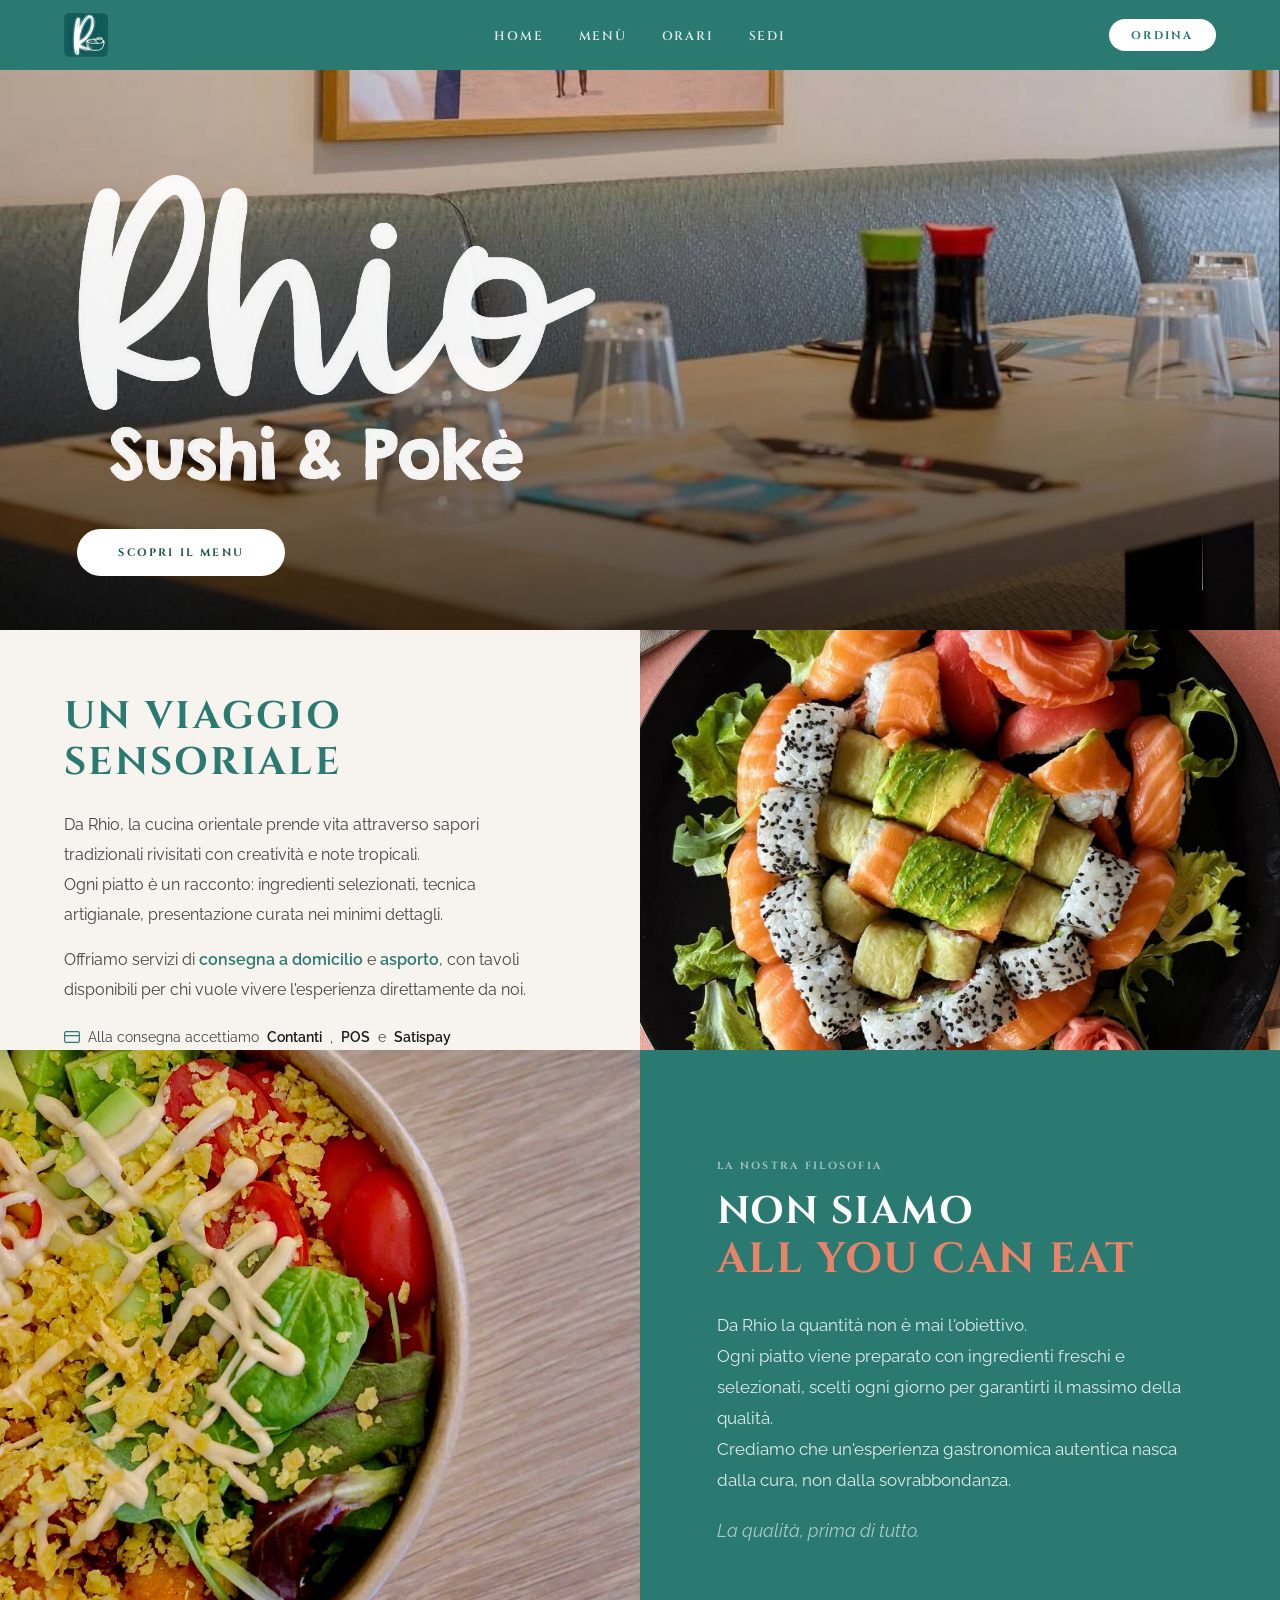
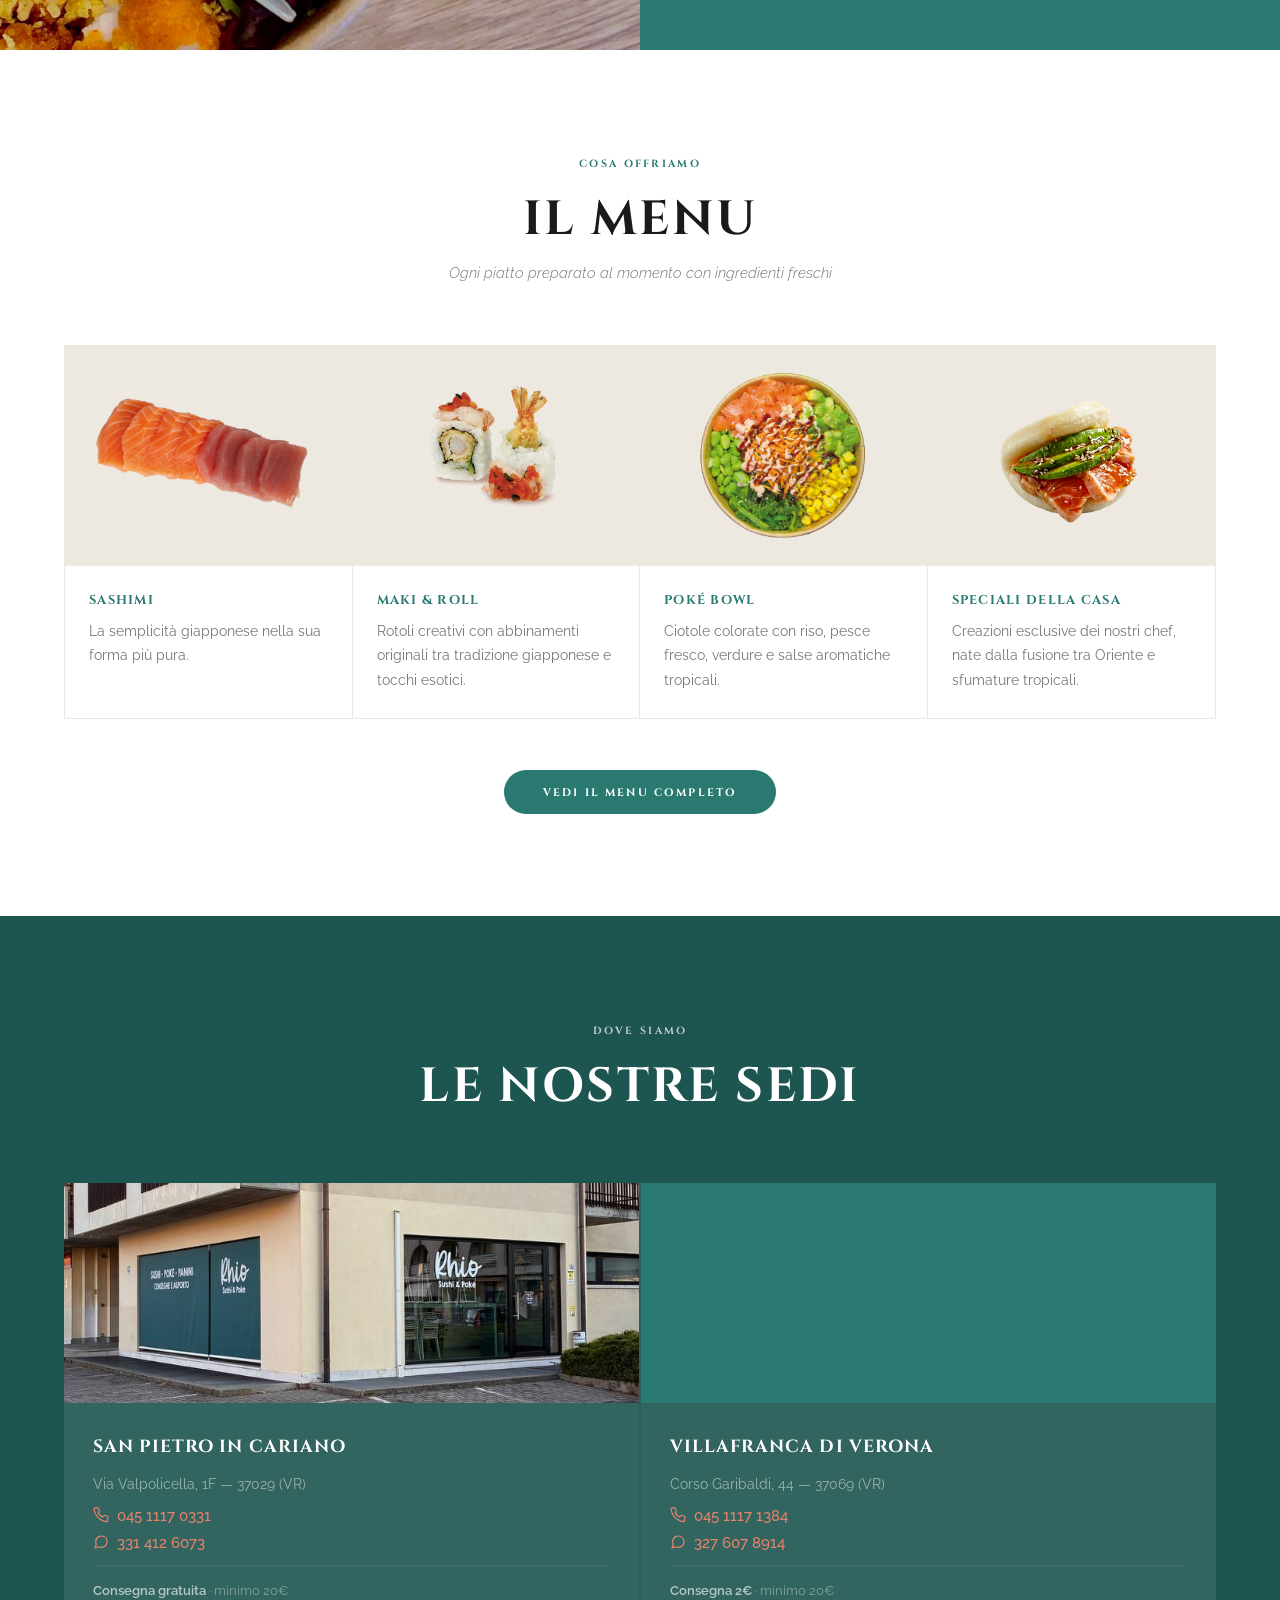
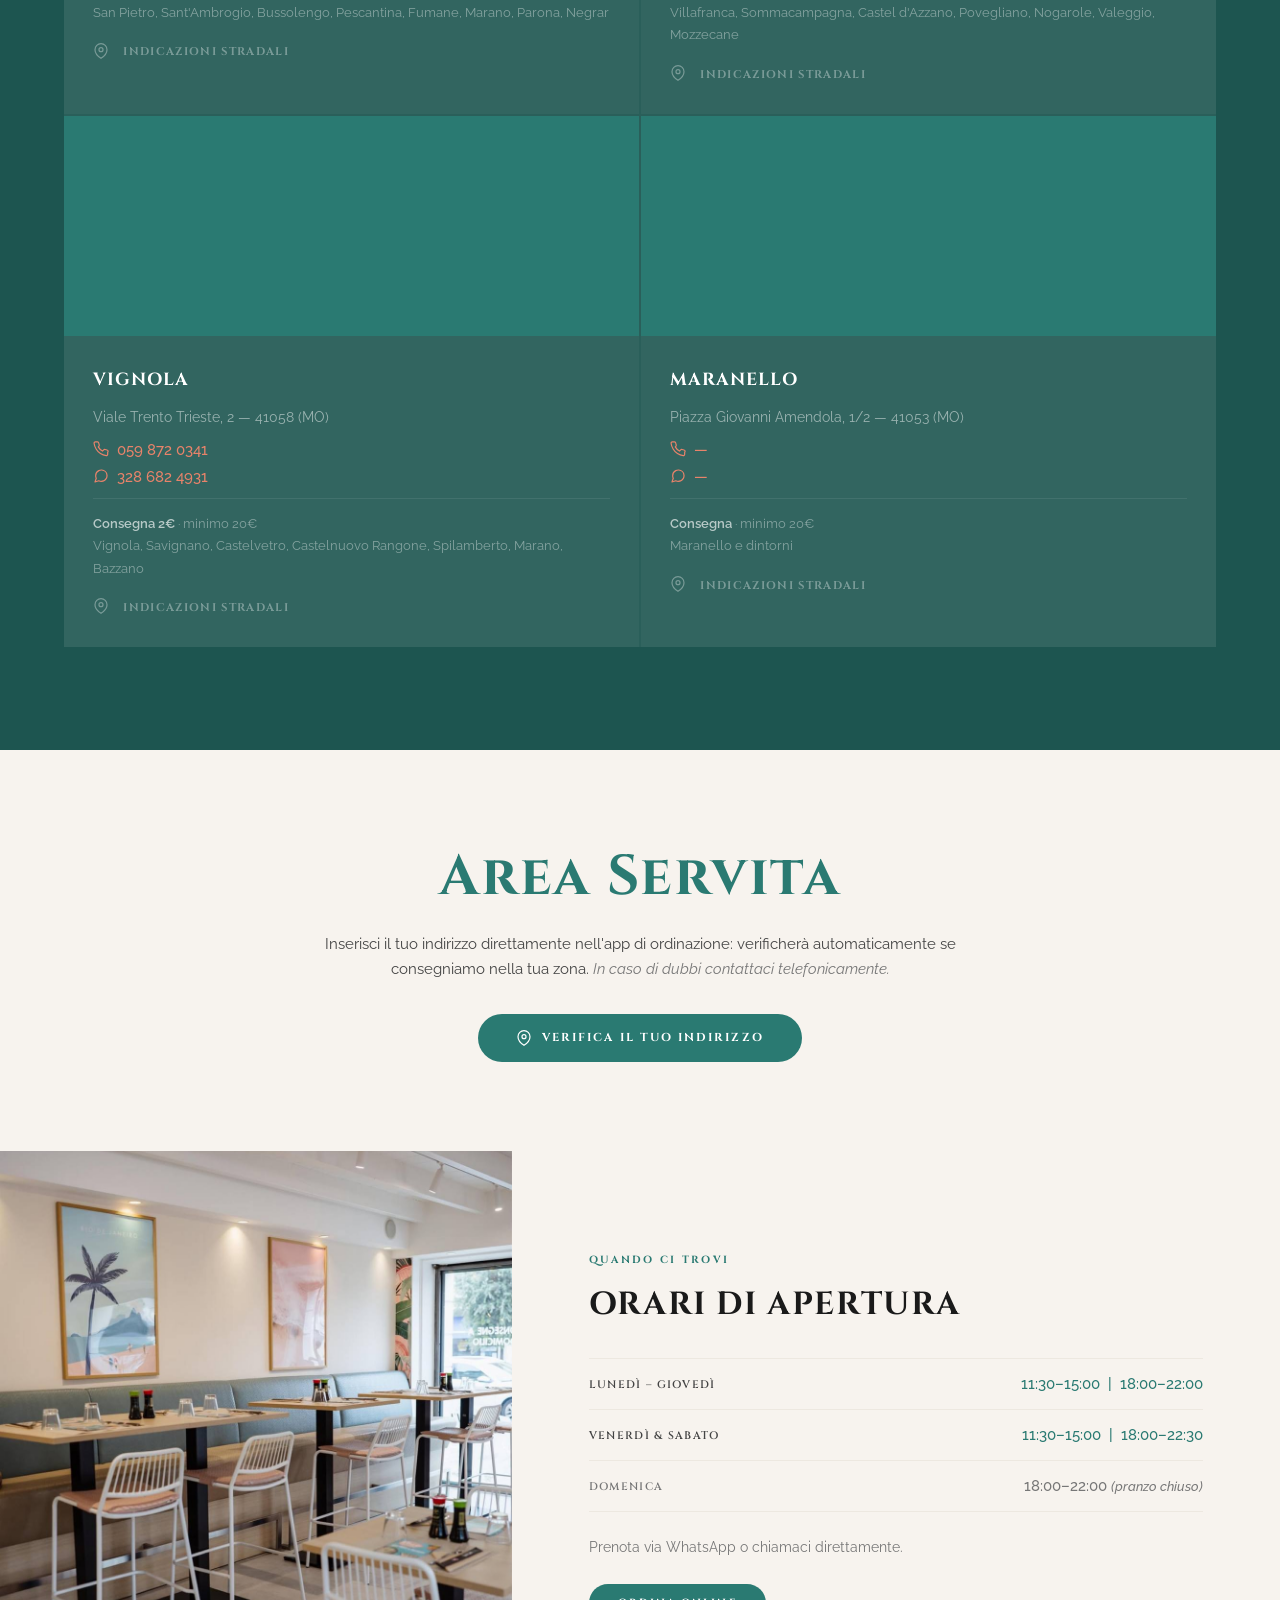
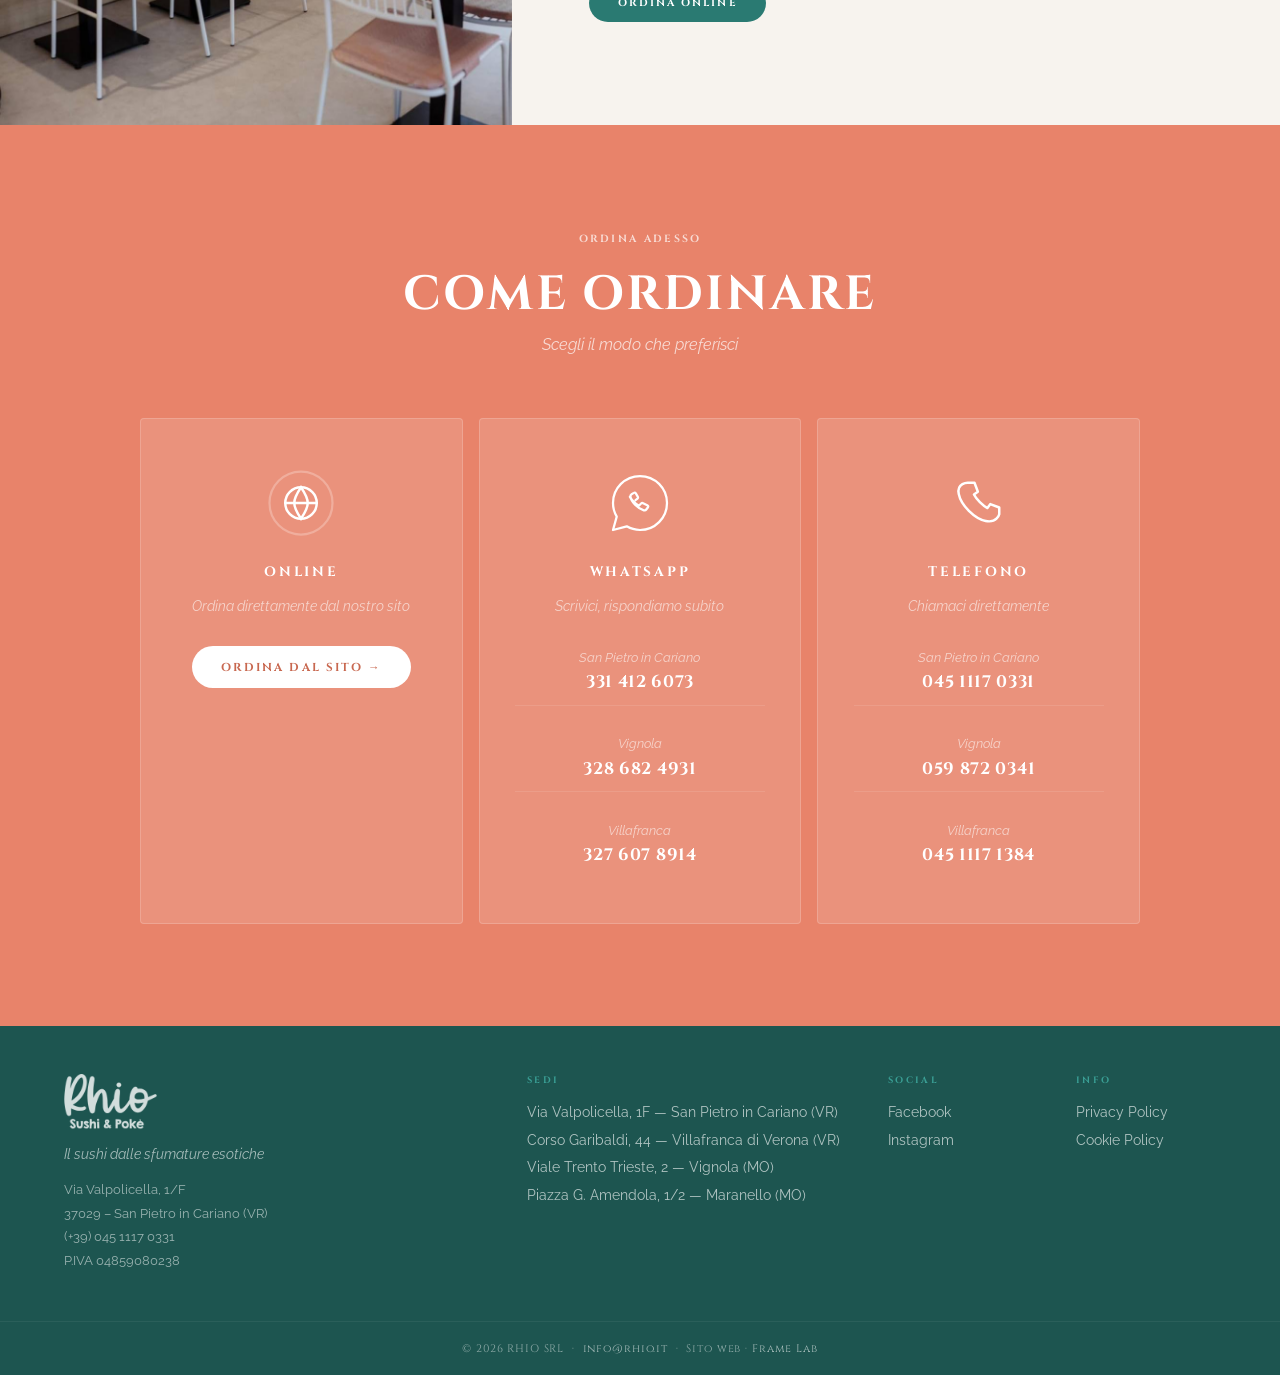
==== commit 0a85cd40: "Add Frame Lab site credit in footer" ====
--- a/index.html
+++ b/index.html
@@ -447,7 +447,7 @@
       </div>
     </div>
     <div class="footer__bottom">
-      <p>&copy; 2026 RHIO SRL &nbsp;&middot;&nbsp; <a href="mailto:info@rhio.it">info@rhio.it</a></p>
+      <p>&copy; 2026 RHIO SRL &nbsp;&middot;&nbsp; <a href="mailto:info@rhio.it">info@rhio.it</a> &nbsp;&middot;&nbsp; Sito web · <a href="https://www.framelabweb.it" target="_blank" rel="noopener noreferrer">Frame Lab</a></p>
     </div>
   </footer>
 
